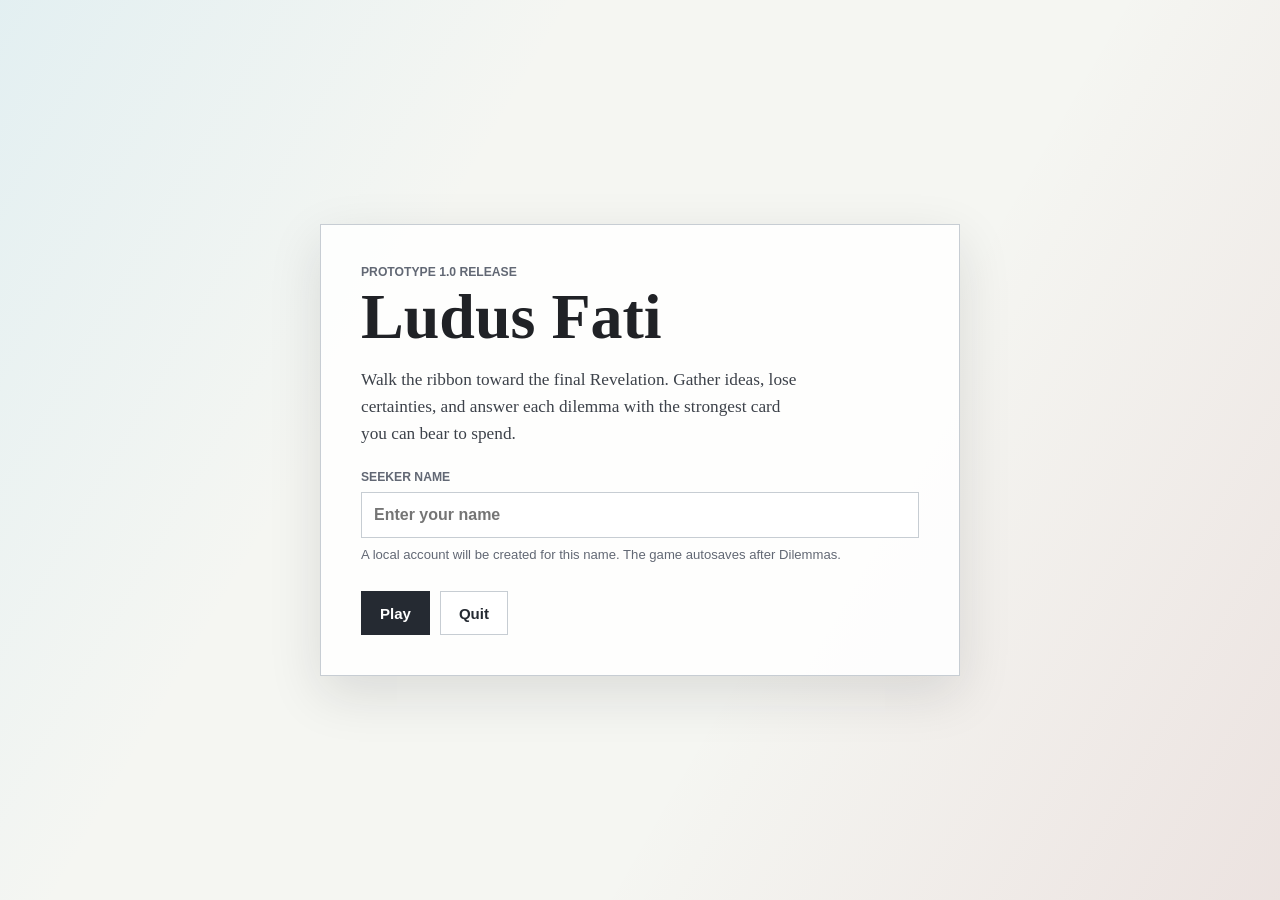
==== prototype-v1.0/index.html @ 72010040 "Ludusfati 1.0" ====
<!doctype html>
<html lang="en">
  <head>
    <meta charset="utf-8">
    <meta name="viewport" content="width=device-width, initial-scale=1">
    <title>Ludus Fati Prototype 1.0</title>
    <link rel="stylesheet" href="styles.css">
  </head>
  <body>
    <main id="menu-screen" class="screen menu-screen">
      <section class="menu-panel" aria-labelledby="game-title">
        <p class="eyebrow">Prototype 1.0 release</p>
        <h1 id="game-title">Ludus Fati</h1>
        <p class="intro">
          Walk the ribbon toward the final Revelation. Gather ideas, lose certainties,
          and answer each dilemma with the strongest card you can bear to spend.
        </p>
        <form id="account-form" class="account-form">
          <label for="player-name">Seeker name</label>
          <input id="player-name" name="player-name" type="text" maxlength="32" autocomplete="nickname" placeholder="Enter your name">
          <p id="account-message">A local account will be created for this name. The game autosaves after Dilemmas.</p>
        </form>
        <div class="menu-actions">
          <button id="play-button" class="primary-action" type="button">Play</button>
          <button id="quit-button" class="secondary-action" type="button">Quit</button>
        </div>
      </section>
    </main>

    <main id="quit-screen" class="screen menu-screen hidden">
      <section class="menu-panel quiet" aria-labelledby="quit-title">
        <p class="eyebrow">The portico is closed</p>
        <h1 id="quit-title">Silence</h1>
        <p class="intro">The seeker turns away before the first step.</p>
        <div class="menu-actions">
          <button id="return-button" class="primary-action" type="button">Return</button>
        </div>
      </section>
    </main>

    <main id="game-screen" class="screen game-screen theatre-screen lf-game-screen hidden">
      <section class="lf-table rich-theatre" aria-label="Ludus Fati game table">
        <header class="lf-topbar">
          <div class="lf-title-lockup" aria-label="Game title">
            <h1>Ludus Fati</h1>
          </div>

          <div class="lf-branch-status" aria-label="Current branch">
            <span>Branch</span>
            <strong id="branch-readout">I</strong>
          </div>

          <div class="lf-step-status" aria-label="Current step">
            <span>Step</span>
            <strong id="position-readout">0 / 46</strong>
          </div>

          <section class="lf-score-strip" aria-label="Combined suit scores">
            <div id="suit-totals" class="suit-totals score-constellation"></div>
          </section>

          <nav class="theatre-actions lf-actions" aria-label="Game panels">
            <button id="codex-button" class="icon-action" type="button">
              <svg class="lf-action-icon" viewBox="0 0 48 48" aria-hidden="true" focusable="false">
                <path d="M10 12c6-2 10-1 14 2v24c-4-3-8-4-14-2z"></path>
                <path d="M38 12c-6-2-10-1-14 2v24c4-3 8-4 14-2z"></path>
                <path d="M24 14v24"></path>
              </svg>
              <strong>Codex</strong>
            </button>
            <button id="scores-button" class="icon-action" type="button">
              <svg class="lf-action-icon" viewBox="0 0 48 48" aria-hidden="true" focusable="false">
                <path d="M12 36V22"></path>
                <path d="M24 36V12"></path>
                <path d="M36 36V18"></path>
                <path d="M8 36h32"></path>
              </svg>
              <strong>Scores</strong>
            </button>
            <button id="options-button" class="icon-action" type="button">
              <svg class="lf-action-icon" viewBox="0 0 48 48" aria-hidden="true" focusable="false">
                <circle cx="24" cy="24" r="6"></circle>
                <path d="M24 8v6M24 34v6M8 24h6M34 24h6M12.7 12.7l4.2 4.2M31.1 31.1l4.2 4.2M35.3 12.7l-4.2 4.2M16.9 31.1l-4.2 4.2"></path>
              </svg>
              <strong>Options</strong>
            </button>
          </nav>
        </header>

        <section class="lf-playfield">
          <aside class="ribbon-spine lf-ribbon-panel" aria-label="Ribbon progress">
            <div class="spine-heading">
              <strong>The Ribbon</strong>
            </div>
            <div id="ribbon" class="ribbon theatre-ribbon lf-ribbon"></div>
          </aside>

          <section class="event-panel theatre-stage lf-stage" aria-live="polite">
            <div class="lf-stage-field" aria-hidden="true"></div>
            <div class="stage-inner">
              <div class="stage-copy">
                <figure id="event-card" class="event-card hidden" aria-hidden="true">
                  <img id="event-card-image" alt="" loading="lazy" decoding="async">
                  <figcaption id="event-card-caption"></figcaption>
                </figure>
                <div class="stage-text">
                  <p id="event-kicker" class="eyebrow">Awaiting the first step</p>
                  <h2 id="event-title">The First Portico</h2>
                  <p id="event-body">
                    Press Step to enter the philosophical landscape. The cells ahead are hidden,
                    except for four Dilemma checkpoints and the final Revelation.
                  </p>
                </div>
                <div class="step-row">
                  <button id="step-button" class="primary-action threshold-action" type="button">
                    <span class="threshold-roman">Gradvs Proximvs</span>
                    <span class="threshold-label">Take the Next Step</span>
                    <span class="threshold-motto">Per Fatvm Ad Lvcem</span>
                  </button>
                </div>
              </div>
            </div>

            <section class="hand-panel theatre-hand-panel lf-hand-carousel" aria-label="Hand carousel">
              <button id="hand-prev-button" class="hand-nav-button" type="button" aria-label="Previous hand cards">&lt;</button>
              <div class="hand-window">
                <div id="hand" class="hand"></div>
                <div class="hand-meta">
                  <span id="hand-window-readout">0 of 0</span>
                  <div class="segmented-control" role="group" aria-label="Sort cards">
                    <button id="sort-rank-button" class="segment-button" type="button" aria-pressed="false">Rank</button>
                    <button id="sort-suit-button" class="segment-button" type="button" aria-pressed="true">Suit</button>
                  </div>
                </div>
              </div>
              <button id="hand-next-button" class="hand-nav-button" type="button" aria-label="Next hand cards">&gt;</button>
            </section>
          </section>

          <aside class="synthesis-dock lf-synthesis-dock">
            <button id="synthesis-toggle" class="synthesis-toggle" type="button" aria-expanded="false" aria-controls="synthesis-panel">
              <span id="synthesis-count" class="synthesis-count">0</span>
              <span class="synthesis-glyph" aria-hidden="true">&#9651;</span>
              <strong>Synthesis</strong>
            </button>
            <section id="synthesis-panel" class="synthesis-panel hidden" aria-label="Synthesis">
              <div class="panel-heading">
                <h2>Synthesis</h2>
                <span id="merge-count">No merges</span>
              </div>
              <div id="merge-panel" class="merge-panel"></div>
            </section>
          </aside>
        </section>

        <section class="machine-status lf-hidden-hooks" aria-hidden="true">
          <div><span>Dilemmas</span><strong id="dilemmas-readout">0 / 5</strong></div>
          <div><span>Hand</span><strong id="hand-readout">0 / 15</strong></div>
          <div><span>Actions</span><strong id="steps-readout">0</strong></div>
          <div><span>Player</span><strong id="player-readout">None</strong></div>
          <div><span>Dilemma Save</span><strong id="save-readout">Not saved</strong></div>
        </section>

        <section class="record-panel lf-hidden-hooks" aria-hidden="true">
          <div class="panel-heading">
            <h2>Record</h2>
            <span>Hidden</span>
          </div>
          <ol id="log" class="log"></ol>
          <button id="log-toggle" class="record-toggle" type="button" aria-expanded="false">Unfold Complete Record</button>
        </section>
      </section>
    </main>

    <div id="modal" class="modal hidden" role="dialog" aria-modal="true" aria-labelledby="modal-title">
      <div id="modal-panel" class="modal-panel">
        <figure id="modal-art" class="modal-art" aria-label="Cell image">
          <img id="modal-art-image" alt="" decoding="async">
          <iframe id="modal-art-frame" class="modal-art-frame hidden" title="" loading="lazy"></iframe>
          <div id="modal-art-fallback" class="modal-art-fallback" aria-hidden="true">
            <span id="modal-art-symbol">STEP</span>
          </div>
          <figcaption id="modal-art-caption"></figcaption>
        </figure>
        <div class="modal-copy">
          <p id="modal-kicker" class="eyebrow">Choice</p>
          <h2 id="modal-title">Dilemma</h2>
          <p id="modal-body"></p>
          <div id="modal-extra" class="modal-extra"></div>
          <div id="modal-actions" class="modal-actions"></div>
        </div>
      </div>
    </div>

    <div id="card-viewer" class="card-viewer hidden" role="dialog" aria-modal="true" aria-labelledby="card-viewer-title">
      <div id="card-viewer-frame" class="card-viewer-frame">
        <div id="card-viewer-card" class="card-viewer-card"></div>
        <aside class="card-viewer-copy">
          <p id="card-viewer-kicker" class="eyebrow">Ranked suit card</p>
          <h2 id="card-viewer-title">Card</h2>
          <p id="card-viewer-description" class="card-viewer-description"></p>
          <p class="card-viewer-hint">Click the card, the darkened background, or press Escape to close.</p>
        </aside>
      </div>
    </div>

    <div id="codex-overlay" class="codex-overlay hidden" role="dialog" aria-modal="true" aria-labelledby="codex-title">
      <section class="codex-panel codex-book">
        <header class="codex-header">
          <div>
            <p class="eyebrow">Living Reference</p>
            <h2 id="codex-title">Codex</h2>
          </div>
          <button id="codex-close-button" class="secondary-action compact" type="button">Close</button>
        </header>
        <nav class="codex-tabs" aria-label="Codex sections">
          <button class="codex-tab" type="button" data-codex-tab="rules" aria-pressed="true">Rules</button>
          <button class="codex-tab" type="button" data-codex-tab="suits" aria-pressed="false">Suits</button>
          <button class="codex-tab" type="button" data-codex-tab="discovered" aria-pressed="false">Discovered</button>
          <button class="codex-tab" type="button" data-codex-tab="branches" aria-pressed="false">Branches</button>
        </nav>
        <div id="codex-content" class="codex-content"></div>
      </section>
    </div>

    <script src="game.js"></script>
  </body>
</html>
---- prototype-v1.0/styles.css ----
:root {
  --ink: #202226;
  --muted: #626874;
  --paper: #f5f6f2;
  --panel: #ffffff;
  --stone: #d7dce0;
  --line: #c7cdd3;
  --shadow: 0 18px 50px rgba(24, 27, 32, 0.12);
  --orbs: #74c7ee;
  --daggers: #8e1f2b;
  --abysses: #111116;
  --candles: #f4f1dc;
  --good: #2f7f65;
  --warn: #b05a2b;
  --display-font: "Trajan Pro", "Cinzel", "Cormorant Garamond", "Palatino Linotype", Georgia, serif;
  --text-font: "Cormorant Garamond", "Palatino Linotype", "Book Antiqua", Georgia, serif;
  --inscription-font: "Copperplate Gothic Light", "Copperplate", "Trebuchet MS", Arial, Helvetica, sans-serif;
}

* {
  box-sizing: border-box;
}

body {
  margin: 0;
  min-height: 100vh;
  color: var(--ink);
  background:
    linear-gradient(120deg, rgba(116, 199, 238, 0.14), transparent 32%),
    linear-gradient(300deg, rgba(142, 31, 43, 0.09), transparent 38%),
    var(--paper);
  font-family: var(--text-font);
}

button {
  font: inherit;
}

.hidden {
  display: none !important;
}

.screen {
  min-height: 100vh;
}

.menu-screen {
  display: grid;
  place-items: center;
  padding: 28px;
}

.menu-panel {
  width: min(640px, 100%);
  padding: 40px;
  color: var(--ink);
  background: rgba(255, 255, 255, 0.88);
  border: 1px solid var(--line);
  box-shadow: var(--shadow);
}

.menu-panel.quiet {
  text-align: center;
}

.eyebrow {
  margin: 0 0 8px;
  color: var(--muted);
  font-family: var(--inscription-font);
  font-size: 0.76rem;
  font-weight: 700;
  letter-spacing: 0;
  text-transform: uppercase;
}

h1,
h2,
p {
  overflow-wrap: anywhere;
}

h1 {
  margin: 0;
  font-size: clamp(2.1rem, 5vw, 4.4rem);
  line-height: 0.95;
  letter-spacing: 0;
}

h2 {
  margin: 0;
  font-size: 1.12rem;
  line-height: 1.15;
  letter-spacing: 0;
}

.intro {
  max-width: 52ch;
  margin: 20px 0 0;
  color: #3d424a;
  font-size: 1.08rem;
  line-height: 1.55;
}

.menu-actions,
.header-actions,
.step-row,
.modal-actions {
  display: flex;
  flex-wrap: wrap;
  gap: 10px;
}

.menu-actions {
  margin-top: 28px;
}

.account-form {
  display: grid;
  gap: 8px;
  margin-top: 22px;
}

.account-form label {
  color: var(--muted);
  font-family: Arial, Helvetica, sans-serif;
  font-size: 0.76rem;
  font-weight: 800;
  text-transform: uppercase;
}

.account-form input {
  width: 100%;
  min-height: 46px;
  padding: 0 12px;
  color: var(--ink);
  background: #ffffff;
  border: 1px solid var(--line);
  font: 800 1rem Arial, Helvetica, sans-serif;
}

.account-form input:focus {
  outline: 3px solid rgba(116, 199, 238, 0.34);
  outline-offset: 0;
  border-color: #252a32;
}

.account-form p {
  margin: 0;
  color: var(--muted);
  font-family: Arial, Helvetica, sans-serif;
  font-size: 0.82rem;
  line-height: 1.35;
}

.account-form p.error {
  color: #8e1f2b;
}

.primary-action,
.secondary-action {
  min-height: 44px;
  padding: 0 18px;
  border: 1px solid transparent;
  cursor: pointer;
  font-family: Arial, Helvetica, sans-serif;
  font-size: 0.94rem;
  font-weight: 800;
  letter-spacing: 0;
}

.primary-action {
  color: #ffffff;
  background: #252a32;
}

.primary-action:hover,
.primary-action:focus-visible {
  background: #11151b;
}

.secondary-action {
  color: #252a32;
  background: #ffffff;
  border-color: var(--line);
}

.secondary-action:hover,
.secondary-action:focus-visible {
  background: #edf0f2;
}

.primary-action:disabled,
.secondary-action:disabled {
  cursor: not-allowed;
  opacity: 0.52;
}

.compact {
  min-height: 38px;
  padding: 0 14px;
}

.game-screen {
  display: grid;
  grid-template-columns: minmax(168px, 220px) minmax(0, 1fr);
}

.ribbon-panel {
  position: sticky;
  top: 0;
  align-self: start;
  height: 100vh;
  padding: 18px;
  overflow-y: auto;
  color: #ffffff;
  background: #202226;
  border-right: 1px solid rgba(255, 255, 255, 0.12);
}

.ribbon-heading {
  display: flex;
  align-items: center;
  justify-content: space-between;
  gap: 12px;
  margin-bottom: 16px;
  font-family: Arial, Helvetica, sans-serif;
  font-size: 0.78rem;
  text-transform: uppercase;
}

.ribbon {
  display: grid;
  grid-template-columns: repeat(2, minmax(0, 1fr));
  gap: 7px;
}

.ribbon-cell {
  min-height: 54px;
  display: flex;
  flex-direction: column;
  justify-content: space-between;
  gap: 6px;
  padding: 8px;
  color: #e7eaec;
  background: #343942;
  border: 1px solid rgba(255, 255, 255, 0.12);
}

.ribbon-cell strong {
  font-family: Arial, Helvetica, sans-serif;
  font-size: 0.74rem;
}

.ribbon-cell span {
  font-family: Arial, Helvetica, sans-serif;
  font-size: 0.7rem;
  line-height: 1;
}

.ribbon-cell.current {
  outline: 3px solid #ffffff;
  outline-offset: -3px;
}

.ribbon-cell.passed {
  background: #2d3239;
}

.ribbon-cell.hidden-cell {
  color: #9da5ad;
  background: #292e35;
}

.ribbon-cell.draw {
  border-color: rgba(116, 199, 238, 0.5);
}

.ribbon-cell.lose {
  border-color: rgba(142, 31, 43, 0.72);
}

.ribbon-cell.advance {
  border-color: rgba(47, 127, 101, 0.72);
}

.ribbon-cell.retreat {
  border-color: rgba(176, 90, 43, 0.72);
}

.ribbon-cell.rest {
  border-color: rgba(244, 241, 220, 0.55);
}

.ribbon-cell.dilemma {
  color: #ffffff;
  background: #4a3042;
  border-color: #d4a648;
}

.ribbon-cell.dilemma.solved {
  background: #214c41;
  border-color: #8ad2b8;
}

.ribbon-cell.revelation {
  color: #111116;
  background: #f4f1dc;
  border-color: #ffffff;
}

.play-area {
  min-width: 0;
  padding: 22px;
}

.game-header {
  display: flex;
  align-items: flex-start;
  justify-content: space-between;
  gap: 18px;
  margin-bottom: 16px;
}

.game-header h1 {
  font-size: clamp(2rem, 4vw, 3.6rem);
}

.status-strip {
  display: grid;
  grid-template-columns: repeat(auto-fit, minmax(120px, 1fr));
  gap: 8px;
  margin-bottom: 14px;
}

.status-strip div,
.event-panel,
.hand-panel,
.side-panel section {
  background: rgba(255, 255, 255, 0.9);
  border: 1px solid var(--line);
}

.status-strip div {
  min-height: 62px;
  padding: 12px;
}

.status-strip span,
.panel-heading span {
  display: block;
  color: var(--muted);
  font-family: Arial, Helvetica, sans-serif;
  font-size: 0.72rem;
  font-weight: 800;
  text-transform: uppercase;
}

.status-strip strong {
  display: block;
  margin-top: 5px;
  font-family: Arial, Helvetica, sans-serif;
  font-size: 0.98rem;
  line-height: 1.18;
}

.event-panel {
  display: grid;
  grid-template-columns: minmax(0, 1fr) auto;
  align-items: end;
  gap: 22px;
  min-height: 176px;
  margin-bottom: 16px;
  padding: 22px;
  box-shadow: 0 12px 30px rgba(24, 27, 32, 0.08);
}

.event-panel h2 {
  font-size: clamp(1.5rem, 3vw, 2.4rem);
}

.event-panel p:last-child {
  margin: 12px 0 0;
  max-width: 78ch;
  color: #3d424a;
  font-size: 1rem;
  line-height: 1.55;
  white-space: pre-line;
}

.dashboard {
  display: grid;
  grid-template-columns: minmax(0, 1fr) minmax(280px, 340px);
  gap: 16px;
  align-items: start;
}

.hand-panel,
.side-panel section {
  padding: 16px;
}

.side-panel {
  display: grid;
  gap: 16px;
}

.panel-heading {
  display: flex;
  align-items: flex-start;
  justify-content: space-between;
  gap: 12px;
  margin-bottom: 12px;
}

.hand-heading {
  flex-wrap: wrap;
}

.segmented-control {
  display: inline-grid;
  grid-template-columns: repeat(2, minmax(58px, 1fr));
  gap: 2px;
  padding: 2px;
  background: #edf0f2;
  border: 1px solid var(--line);
}

.segment-button {
  min-height: 32px;
  padding: 0 10px;
  color: #4d535c;
  background: transparent;
  border: 0;
  cursor: pointer;
  font-family: Arial, Helvetica, sans-serif;
  font-size: 0.72rem;
  font-weight: 900;
  letter-spacing: 0;
}

.segment-button[aria-pressed="true"] {
  color: #ffffff;
  background: #252a32;
}

.segment-button:hover,
.segment-button:focus-visible {
  color: #11151b;
  background: #ffffff;
}

.segment-button[aria-pressed="true"]:hover,
.segment-button[aria-pressed="true"]:focus-visible {
  color: #ffffff;
  background: #11151b;
}

.hand {
  display: grid;
  grid-template-columns: repeat(auto-fill, minmax(122px, 150px));
  gap: 12px;
  align-items: start;
}

.card-placeholder {
  position: relative;
  aspect-ratio: 2 / 3;
  min-height: 0;
  display: grid;
  grid-template-rows: auto minmax(0, 1fr) auto;
  gap: 8px;
  padding: 12px;
  overflow: hidden;
  color: #171a1f;
  background:
    linear-gradient(180deg, rgba(255, 255, 255, 0.72), rgba(224, 210, 184, 0.52)),
    #e9ddc6;
  border: 2px solid #171a1f;
  box-shadow: 0 8px 18px rgba(24, 27, 32, 0.12);
}

button.card-placeholder {
  width: 100%;
  appearance: none;
  text-align: initial;
  cursor: zoom-in;
  font: inherit;
}

.card-placeholder:hover,
.card-placeholder:focus-visible {
  transform: translateY(-2px);
  box-shadow: 0 14px 26px rgba(24, 27, 32, 0.18);
}

.card-placeholder::before {
  content: "";
  position: absolute;
  inset: 7px;
  border: 2px solid rgba(23, 26, 31, 0.78);
  pointer-events: none;
}

.card-placeholder::after {
  content: "";
  position: absolute;
  inset: 12px;
  border: 1px solid var(--suit-color, var(--line));
  opacity: 0.72;
  pointer-events: none;
}

.card-placeholder.has-card-art {
  display: block;
  padding: 0;
  color: #ffffff;
  background: #08080a;
  border-width: 1px;
}

.card-placeholder.has-card-art::before {
  inset: 0;
  border: 0;
  box-shadow: inset 0 0 0 1px rgba(23, 26, 31, 0.76);
  z-index: 1;
}

.card-placeholder.has-card-art::after {
  display: none;
}

.card-art-image {
  display: block;
  width: 100%;
  height: 100%;
  aspect-ratio: 2 / 3;
  object-fit: cover;
  background: #08080a;
}

.choice-card::before,
.merge-button::before,
.suit-total::before {
  content: "";
  position: absolute;
  left: 0;
  top: 0;
  bottom: 0;
  width: 6px;
  background: var(--suit-color, var(--line));
}

.card-corner,
.card-center {
  position: relative;
  z-index: 1;
}

.card-corner {
  display: grid;
  grid-template-columns: auto 1fr;
  align-items: center;
  gap: 5px;
  width: min-content;
  min-width: 48px;
}

.card-corner-bottom {
  justify-self: end;
  transform: rotate(180deg);
}

.card-rank {
  display: inline-grid;
  place-items: center;
  width: 28px;
  height: 34px;
  color: #171a1f;
  background: rgba(255, 255, 255, 0.42);
  border: 1px solid rgba(23, 26, 31, 0.72);
  font-family: Arial, Helvetica, sans-serif;
  font-size: 1.35rem;
  font-weight: 900;
  line-height: 1;
}

.card-suit-code {
  color: var(--suit-color, #252a32);
  font-family: Arial, Helvetica, sans-serif;
  font-size: 0.56rem;
  font-weight: 900;
  line-height: 1;
}

.card-center {
  display: grid;
  align-content: center;
  justify-items: center;
  gap: 7px;
  min-height: 0;
  padding: 4px 8px;
  text-align: center;
}

.card-suit-mark {
  display: grid;
  place-items: center;
  width: 48px;
  height: 48px;
  color: var(--suit-color, #252a32);
  background: rgba(255, 255, 255, 0.32);
  border: 2px solid var(--suit-color, #252a32);
  border-radius: 50%;
  font-family: Arial, Helvetica, sans-serif;
  font-size: 0.72rem;
  font-weight: 900;
}

.card-placeholder strong {
  display: -webkit-box;
  max-width: 100%;
  overflow: hidden;
  font-size: 0.96rem;
  line-height: 1.12;
  text-align: center;
  -webkit-box-orient: vertical;
  -webkit-line-clamp: 2;
}

.card-placeholder small {
  display: -webkit-box;
  max-width: 100%;
  overflow: hidden;
  color: var(--muted);
  font-family: Arial, Helvetica, sans-serif;
  font-size: 0.61rem;
  line-height: 1.25;
  -webkit-box-orient: vertical;
  -webkit-line-clamp: 4;
}

.suit-orbs {
  --suit-color: var(--orbs);
}

.suit-daggers {
  --suit-color: var(--daggers);
}

.suit-abysses {
  --suit-color: var(--abysses);
}

.suit-candles {
  --suit-color: var(--candles);
}

.suit-abysses.card-placeholder {
  background:
    linear-gradient(180deg, rgba(255, 255, 255, 0.68), rgba(216, 205, 187, 0.54)),
    #e4d9c6;
}

.suit-abysses.choice-card {
  background: #f7f7f7;
}

.suit-abysses .card-suit-code,
.suit-abysses .card-suit-mark {
  color: #111116;
}

.suit-candles .card-suit-code,
.suit-candles .card-suit-mark {
  color: #5d5539;
}

.suit-total {
  position: relative;
  display: flex;
  align-items: center;
  justify-content: space-between;
  min-height: 40px;
  margin-bottom: 8px;
  padding: 8px 10px 8px 16px;
  background: #f6f8f8;
  border: 1px solid var(--line);
}

.suit-total.leading {
  border-color: #252a32;
}

.suit-total span,
.suit-total strong {
  font-family: Arial, Helvetica, sans-serif;
}

.merge-panel {
  display: grid;
  gap: 8px;
}

.merge-button {
  position: relative;
  min-height: 44px;
  padding: 8px 10px 8px 16px;
  text-align: left;
  color: var(--ink);
  background: #ffffff;
  border: 1px solid var(--line);
  cursor: pointer;
  font-family: Arial, Helvetica, sans-serif;
  font-size: 0.82rem;
  font-weight: 800;
}

.merge-button:hover,
.merge-button:focus-visible {
  background: #edf0f2;
}

.empty-note {
  margin: 0;
  color: var(--muted);
  font-family: Arial, Helvetica, sans-serif;
  font-size: 0.86rem;
  line-height: 1.4;
}

.log {
  margin: 0;
  padding-left: 20px;
  color: #3d424a;
  font-size: 0.9rem;
  line-height: 1.35;
}

.log li + li {
  margin-top: 7px;
}

.modal {
  position: fixed;
  inset: 0;
  z-index: 10;
  display: grid;
  place-items: center;
  padding: 20px;
  background: rgba(17, 21, 27, 0.62);
}

.modal-panel {
  width: min(760px, 100%);
  max-height: min(86vh, 820px);
  padding: 26px;
  overflow-y: auto;
  background: #ffffff;
  border: 1px solid var(--line);
  box-shadow: var(--shadow);
}

.modal-panel h2 {
  font-size: clamp(1.4rem, 3vw, 2.2rem);
}

#modal-body {
  margin: 14px 0 0;
  color: #3d424a;
  font-size: 1rem;
  line-height: 1.56;
  white-space: pre-line;
}

.modal-extra {
  margin-top: 18px;
}

.choice-cards {
  display: grid;
  grid-template-columns: repeat(auto-fit, minmax(136px, 1fr));
  gap: 10px;
}

.choice-card {
  position: relative;
  min-height: 92px;
  padding: 12px 10px 12px 18px;
  text-align: left;
  color: var(--ink);
  background: #ffffff;
  border: 1px solid var(--line);
  cursor: pointer;
}

.choice-card.has-card-art {
  display: grid;
  grid-template-columns: 54px minmax(0, 1fr);
  gap: 10px;
  align-items: center;
  padding: 8px 10px 8px 14px;
}

.choice-card.has-card-art::before {
  width: 4px;
}

.choice-card-art {
  display: block;
  width: 54px;
  aspect-ratio: 2 / 3;
  object-fit: cover;
  background: #08080a;
  border: 1px solid rgba(23, 26, 31, 0.28);
}

.choice-card-copy {
  min-width: 0;
}

.choice-card-copy span:last-child {
  display: block;
  overflow-wrap: anywhere;
}

.choice-card:hover,
.choice-card:focus-visible {
  border-color: #252a32;
  background: #f2f4f5;
}

.choice-rank {
  display: block;
  margin-bottom: 8px;
  font-family: Arial, Helvetica, sans-serif;
  font-size: 1.1rem;
  font-weight: 900;
}

.modal-actions {
  justify-content: flex-end;
  margin-top: 20px;
}

.card-viewer {
  position: fixed;
  inset: 0;
  z-index: 20;
  display: grid;
  place-items: center;
  padding: 24px;
  overflow: auto;
  background: rgba(8, 8, 10, 0.82);
}

.card-viewer-frame {
  display: grid;
  grid-template-columns: minmax(0, 560px) minmax(250px, 330px);
  gap: clamp(24px, 4vw, 52px);
  align-items: center;
  width: min(94vw, 960px);
  min-width: 0;
}

.card-viewer-card {
  display: grid;
  place-items: center;
  min-width: 0;
}

.card-viewer-image,
.card-viewer-fallback {
  display: block;
  width: auto;
  max-width: 100%;
  max-height: 92vh;
  aspect-ratio: 2 / 3;
  cursor: zoom-out;
  box-shadow: 0 30px 80px rgba(0, 0, 0, 0.54);
}

.card-viewer-image {
  object-fit: contain;
  background: #08080a;
}

.card-viewer-fallback {
  width: min(100%, 420px);
  transform: none;
}

.card-viewer-fallback:hover,
.card-viewer-fallback:focus-visible {
  transform: none;
  box-shadow: 0 30px 80px rgba(0, 0, 0, 0.54);
}

.card-viewer-copy {
  position: relative;
  padding: clamp(24px, 4vw, 38px);
  color: #171a1f;
  background:
    linear-gradient(145deg, rgba(255, 255, 255, 0.9), rgba(230, 218, 194, 0.92)),
    #e9ddc6;
  border: 1px solid rgba(255, 255, 255, 0.44);
  box-shadow: 0 24px 64px rgba(0, 0, 0, 0.4);
}

.card-viewer-copy::before {
  content: "";
  position: absolute;
  top: 0;
  left: 0;
  width: 5px;
  height: 100%;
  background: var(--suit-color, #252a32);
}

.card-viewer-copy h2 {
  margin: 8px 0 20px;
  font-size: clamp(1.65rem, 3vw, 2.45rem);
  line-height: 0.96;
}

.card-viewer-description {
  margin: 0;
  font-family: Georgia, "Times New Roman", serif;
  font-size: clamp(1.12rem, 2vw, 1.4rem);
  line-height: 1.5;
}

.card-viewer-hint {
  margin: 30px 0 0;
  padding-top: 16px;
  color: #60656d;
  border-top: 1px solid rgba(23, 26, 31, 0.18);
  font-size: 0.75rem;
  line-height: 1.45;
}

@media (max-width: 980px) {
  .game-screen {
    display: block;
  }

  .ribbon-panel {
    position: static;
    height: auto;
    max-height: none;
    padding: 14px;
  }

  .ribbon {
    grid-template-columns: repeat(7, minmax(58px, 1fr));
    overflow-x: auto;
  }

  .ribbon-cell {
    min-height: 48px;
  }

  .status-strip,
  .dashboard {
    grid-template-columns: 1fr;
  }
}

@media (max-width: 620px) {
  .menu-panel,
  .play-area,
  .modal-panel {
    padding: 18px;
  }

  .game-header,
  .event-panel,
  .panel-heading {
    display: block;
  }

  .header-actions,
  .step-row {
    margin-top: 14px;
  }

  .ribbon {
    grid-template-columns: repeat(5, minmax(58px, 1fr));
  }

  .status-strip {
    grid-template-columns: repeat(2, minmax(0, 1fr));
  }

  .hand {
    grid-template-columns: repeat(2, minmax(0, 1fr));
  }

  .card-placeholder {
    padding: 10px;
  }

  .card-suit-mark {
    width: 42px;
    height: 42px;
  }

  .card-placeholder small {
    -webkit-line-clamp: 3;
  }

  .modal-actions {
    justify-content: stretch;
  }

  .modal-actions button,
  .menu-actions button {
    flex: 1 1 100%;
  }

  .card-viewer {
    place-items: start center;
    padding: 18px;
  }

  .card-viewer-frame {
    grid-template-columns: minmax(0, 1fr);
    gap: 18px;
    width: min(88vw, 400px);
  }

  .card-viewer-image,
  .card-viewer-fallback {
    max-height: 68vh;
  }

  .card-viewer-copy {
    width: 100%;
    padding: 24px;
  }

  .card-viewer-hint {
    margin-top: 20px;
  }
}

/* Prototype 0.4 theatre main screen */
.theatre-screen {
  display: block;
  min-height: 100vh;
  color: #efe7d0;
  background: #0d0e10;
}

.theatre-shell {
  min-height: 100vh;
  padding: clamp(18px, 3vw, 34px);
  background:
    linear-gradient(180deg, rgba(214, 192, 139, 0.07), rgba(13, 14, 16, 0) 34%),
    repeating-linear-gradient(90deg, rgba(255, 255, 255, 0.025) 0 1px, transparent 1px 42px),
    #0d0e10;
}

.theatre-top {
  display: grid;
  grid-template-columns: minmax(220px, 0.9fr) minmax(360px, 1.2fr) minmax(230px, auto);
  gap: 18px;
  align-items: stretch;
}

.brand-lockup,
.score-constellation,
.theatre-actions,
.machine-status,
.theatre-stage,
.synthesis-panel,
.theatre-hand-panel,
.record-panel,
.codex-panel {
  border: 1px solid rgba(214, 192, 139, 0.35);
  background: rgba(20, 21, 24, 0.88);
  box-shadow: 0 22px 70px rgba(0, 0, 0, 0.34);
}

.brand-lockup {
  display: grid;
  gap: 18px;
  padding: 20px;
}

.brand-lockup h1 {
  color: #f3ead0;
  font-size: clamp(2.2rem, 4.5vw, 4.8rem);
  text-transform: uppercase;
}

.branch-plate {
  display: grid;
  grid-template-columns: auto 1fr;
  gap: 8px 12px;
  align-items: center;
  padding: 12px;
  color: #d6c08b;
  background: #111215;
  border: 1px solid rgba(214, 192, 139, 0.28);
  font-family: Arial, Helvetica, sans-serif;
}

.branch-plate span {
  color: #8f948f;
  font-size: 0.68rem;
  font-weight: 900;
  text-transform: uppercase;
}

.branch-plate strong {
  color: #f5ecd5;
  font-size: 0.86rem;
  line-height: 1.2;
}

.score-constellation {
  position: relative;
  display: grid;
  grid-template-columns: repeat(4, minmax(0, 1fr));
  gap: 12px;
  align-items: center;
  padding: 16px;
}

.score-constellation::before {
  content: "";
  position: absolute;
  left: 10%;
  right: 10%;
  top: 50%;
  height: 1px;
  background: rgba(214, 192, 139, 0.28);
}

.score-constellation .suit-total {
  position: relative;
  z-index: 1;
  display: grid;
  justify-items: center;
  gap: 6px;
  min-height: 116px;
  margin: 0;
  padding: 10px;
  color: #efe7d0;
  background: #121317;
  border: 1px solid rgba(214, 192, 139, 0.22);
}

.score-constellation .suit-total::before {
  display: none;
}

.score-constellation .suit-total.leading {
  border-color: #d6c08b;
  box-shadow: inset 0 0 0 1px rgba(214, 192, 139, 0.2);
}

.score-orb {
  display: grid;
  place-items: center;
  width: 46px;
  height: 46px;
  color: var(--suit-color, #d6c08b);
  border: 1px solid var(--suit-color, #d6c08b);
  border-radius: 50%;
  font-size: 0.58rem;
  font-weight: 900;
}

.score-constellation .suit-total strong {
  color: #ffffff;
  font-size: 1.45rem;
}

.score-constellation .suit-total span:last-child {
  color: #aeb1aa;
  font-size: 0.68rem;
  line-height: 1.2;
  text-align: center;
}

.theatre-actions {
  display: grid;
  grid-template-columns: repeat(3, minmax(0, 1fr));
  gap: 8px;
  padding: 10px;
}

.icon-action {
  display: grid;
  place-items: center;
  gap: 8px;
  min-height: 96px;
  color: #efe7d0;
  background: #111215;
  border: 1px solid rgba(214, 192, 139, 0.25);
  cursor: pointer;
  font-family: Arial, Helvetica, sans-serif;
}

.icon-action:hover,
.icon-action:focus-visible {
  color: #ffffff;
  border-color: #d6c08b;
  background: #18191d;
}

.icon-glyph {
  display: grid;
  place-items: center;
  width: 42px;
  height: 42px;
  color: #111215;
  background: #d6c08b;
  border-radius: 50%;
  font-size: 0.58rem;
  font-weight: 900;
  text-transform: uppercase;
}

.icon-action strong {
  font-size: 0.74rem;
  text-transform: uppercase;
}

.machine-status {
  display: grid;
  grid-template-columns: repeat(5, minmax(0, 1fr));
  gap: 1px;
  margin-top: 14px;
  padding: 1px;
  background: rgba(214, 192, 139, 0.28);
}

.machine-status div {
  min-height: 58px;
  padding: 10px 12px;
  background: #111215;
}

.machine-status span,
.machine-status strong {
  display: block;
  font-family: Arial, Helvetica, sans-serif;
}

.machine-status span {
  color: #888e8a;
  font-size: 0.66rem;
  font-weight: 900;
  text-transform: uppercase;
}

.machine-status strong {
  margin-top: 5px;
  color: #efe7d0;
  font-size: 0.86rem;
  line-height: 1.16;
}

.theatre-stage-row {
  display: grid;
  grid-template-columns: minmax(0, 1fr) minmax(150px, 190px);
  gap: 18px;
  margin-top: 18px;
}

.event-panel.theatre-stage {
  display: grid;
  grid-template-columns: minmax(0, 1fr);
  align-content: center;
  justify-items: center;
  min-height: clamp(330px, 42vh, 520px);
  margin: 0;
  padding: clamp(28px, 5vw, 58px);
  text-align: center;
  background:
    linear-gradient(180deg, rgba(214, 192, 139, 0.12), rgba(214, 192, 139, 0.02)),
    #15161a;
}

.stage-copy {
  max-width: 780px;
}

.theatre-stage .eyebrow,
.codex-panel .eyebrow {
  color: #d6c08b;
}

.theatre-stage h2 {
  color: #fbf3dd;
  font-size: clamp(2rem, 5vw, 4.6rem);
  text-transform: uppercase;
}

.event-panel.theatre-stage p:last-child {
  max-width: 68ch;
  margin: 20px auto 0;
  color: #c7c1af;
  font-size: 1.06rem;
  line-height: 1.58;
}

.event-panel.theatre-stage .step-row {
  justify-content: center;
  margin-top: 32px;
}

.threshold-action {
  min-height: 54px;
  padding: 0 26px;
  color: #111215;
  background: #d6c08b;
  border-color: #e7d6a9;
}

.threshold-action:hover,
.threshold-action:focus-visible {
  color: #111215;
  background: #f0ddb0;
}

.synthesis-dock {
  display: grid;
  gap: 12px;
  align-content: start;
}

.synthesis-toggle {
  display: grid;
  justify-items: center;
  align-content: center;
  gap: 10px;
  min-height: 190px;
  color: #efe7d0;
  background: #111215;
  border: 1px solid rgba(214, 192, 139, 0.38);
  cursor: pointer;
  font-family: Arial, Helvetica, sans-serif;
}

.synthesis-toggle:hover,
.synthesis-toggle:focus-visible,
.synthesis-toggle.has-merges {
  border-color: #d6c08b;
}

.synthesis-count {
  display: grid;
  place-items: center;
  width: 32px;
  height: 32px;
  color: #111215;
  background: #d6c08b;
  border-radius: 50%;
  font-weight: 900;
}

.synthesis-glyph {
  color: #d6c08b;
  font-size: 2.6rem;
  line-height: 1;
}

.synthesis-toggle strong {
  font-size: 0.74rem;
  text-transform: uppercase;
}

.synthesis-panel {
  padding: 14px;
}

.lower-theatre {
  display: grid;
  grid-template-columns: minmax(0, 1fr) minmax(270px, 340px);
  gap: 18px;
  margin-top: 18px;
  align-items: start;
}

.theatre-hand-panel,
.record-panel {
  padding: 16px;
}

.hand-heading-row {
  display: grid;
  grid-template-columns: 44px minmax(0, 1fr) 44px;
  gap: 12px;
  align-items: stretch;
}

.hand-window {
  min-width: 0;
}

.hand-meta {
  display: flex;
  align-items: center;
  justify-content: space-between;
  gap: 12px;
  margin-bottom: 12px;
  color: #d6c08b;
  font-family: Arial, Helvetica, sans-serif;
  font-size: 0.74rem;
  font-weight: 900;
  text-transform: uppercase;
}

.hand-nav-button {
  min-height: 100%;
  color: #efe7d0;
  background: #111215;
  border: 1px solid rgba(214, 192, 139, 0.25);
  cursor: pointer;
  font-family: Arial, Helvetica, sans-serif;
  font-size: 1.6rem;
  font-weight: 900;
}

.hand-nav-button:disabled {
  cursor: not-allowed;
  opacity: 0.35;
}

.hand-nav-button:not(:disabled):hover,
.hand-nav-button:not(:disabled):focus-visible {
  border-color: #d6c08b;
}

.theatre-hand-panel .segmented-control {
  background: #0f1013;
  border-color: rgba(214, 192, 139, 0.25);
}

.theatre-hand-panel .segment-button {
  color: #b6ad99;
}

.theatre-hand-panel .segment-button[aria-pressed="true"] {
  color: #111215;
  background: #d6c08b;
}

.theatre-hand-panel .hand {
  grid-template-columns: repeat(5, minmax(0, 1fr));
  gap: 12px;
}

.theatre-hand-panel .empty-note {
  grid-column: 1 / -1;
}

.record-panel .panel-heading,
.synthesis-panel .panel-heading {
  color: #efe7d0;
}

.record-panel .panel-heading span,
.synthesis-panel .panel-heading span {
  color: #d6c08b;
}

.record-panel .log {
  color: #c7c1af;
  font-size: 0.88rem;
}

.record-toggle {
  width: 100%;
  min-height: 38px;
  margin-top: 14px;
  color: #efe7d0;
  background: #111215;
  border: 1px solid rgba(214, 192, 139, 0.25);
  cursor: pointer;
  font-family: Arial, Helvetica, sans-serif;
  font-size: 0.74rem;
  font-weight: 900;
  text-transform: uppercase;
}

.record-toggle:disabled {
  cursor: not-allowed;
  opacity: 0.45;
}

.record-toggle:not(:disabled):hover,
.record-toggle:not(:disabled):focus-visible {
  border-color: #d6c08b;
}

.theatre-screen .empty-note {
  color: #aeb1aa;
}

.theatre-screen .merge-button,
.theatre-screen .choice-card {
  color: #efe7d0;
  background: #111215;
  border-color: rgba(214, 192, 139, 0.25);
}

.theatre-screen .merge-button:hover,
.theatre-screen .merge-button:focus-visible,
.theatre-screen .choice-card:hover,
.theatre-screen .choice-card:focus-visible {
  background: #18191d;
  border-color: #d6c08b;
}

.modal-panel {
  color: #efe7d0;
  background: #15161a;
  border-color: rgba(214, 192, 139, 0.45);
}

#modal-body {
  color: #c7c1af;
}

.modal-panel .secondary-action {
  color: #efe7d0;
  background: #111215;
  border-color: rgba(214, 192, 139, 0.28);
}

.modal-panel .primary-action {
  color: #111215;
  background: #d6c08b;
}

.codex-overlay {
  position: fixed;
  inset: 0;
  z-index: 30;
  display: grid;
  place-items: center;
  padding: 24px;
  background: rgba(5, 6, 8, 0.82);
}

.codex-panel {
  display: grid;
  grid-template-rows: auto auto minmax(0, 1fr);
  width: min(1080px, 96vw);
  max-height: min(860px, 92vh);
  color: #efe7d0;
  overflow: hidden;
}

.codex-header {
  display: flex;
  align-items: center;
  justify-content: space-between;
  gap: 18px;
  padding: 22px;
  border-bottom: 1px solid rgba(214, 192, 139, 0.22);
}

.codex-header h2 {
  color: #fbf3dd;
  font-size: clamp(1.8rem, 4vw, 3.4rem);
  text-transform: uppercase;
}

.codex-tabs {
  display: grid;
  grid-template-columns: repeat(4, minmax(0, 1fr));
  gap: 1px;
  background: rgba(214, 192, 139, 0.25);
  border-bottom: 1px solid rgba(214, 192, 139, 0.22);
}

.codex-tab {
  min-height: 44px;
  color: #b6ad99;
  background: #111215;
  border: 0;
  cursor: pointer;
  font-family: Arial, Helvetica, sans-serif;
  font-size: 0.76rem;
  font-weight: 900;
  text-transform: uppercase;
}

.codex-tab[aria-pressed="true"] {
  color: #111215;
  background: #d6c08b;
}

.codex-content {
  min-height: 0;
  padding: 22px;
  overflow-y: auto;
}

.codex-lede {
  max-width: 78ch;
  margin: 0 0 18px;
  color: #c7c1af;
  line-height: 1.55;
}

.codex-content h3 {
  margin: 22px 0 10px;
  color: #d6c08b;
  font-family: Arial, Helvetica, sans-serif;
  font-size: 0.78rem;
  font-weight: 900;
  text-transform: uppercase;
}

.codex-grid,
.codex-list {
  display: grid;
  gap: 12px;
}

.codex-grid {
  grid-template-columns: repeat(auto-fit, minmax(220px, 1fr));
}

.codex-suit-grid {
  grid-template-columns: repeat(2, minmax(0, 1fr));
}

.codex-entry {
  position: relative;
  min-width: 0;
  padding: 14px 14px 14px 18px;
  background: #111215;
  border: 1px solid rgba(214, 192, 139, 0.2);
}

.codex-entry::before {
  content: "";
  position: absolute;
  inset: 0 auto 0 0;
  width: 4px;
  background: var(--suit-color, #d6c08b);
  opacity: 0.82;
}

.codex-entry span,
.codex-entry small {
  display: block;
  color: #d6c08b;
  font-family: Arial, Helvetica, sans-serif;
  font-size: 0.7rem;
  font-weight: 900;
  line-height: 1.25;
  text-transform: uppercase;
}

.codex-entry strong {
  display: block;
  margin-top: 6px;
  color: #fbf3dd;
  font-size: 1rem;
  line-height: 1.25;
}

.codex-entry p {
  margin: 8px 0 0;
  color: #c7c1af;
  line-height: 1.45;
}

.codex-entry small {
  margin-top: 10px;
  color: #8f948f;
}

.codex-suit-entry {
  display: grid;
  grid-template-columns: minmax(120px, 38%) minmax(0, 1fr);
  gap: 14px;
  padding: 12px 14px 12px 18px;
  align-items: stretch;
}

.codex-suit-art {
  min-width: 0;
  min-height: 176px;
  margin: 0;
  overflow: hidden;
  background:
    linear-gradient(180deg, rgba(0, 0, 0, 0.08), rgba(0, 0, 0, 0.12)),
    var(--codex-suit-art) center / cover no-repeat,
    #0b0c0e;
  border: 1px solid rgba(214, 192, 139, 0.24);
  box-shadow: inset 0 0 0 1px rgba(0, 0, 0, 0.42);
}

.codex-suit-copy {
  min-width: 0;
  align-self: center;
}

.codex-empty {
  padding: 12px;
  background: #111215;
  border: 1px solid rgba(214, 192, 139, 0.18);
}

@media (max-width: 1040px) {
  .theatre-top,
  .theatre-stage-row,
  .lower-theatre {
    grid-template-columns: 1fr;
  }

  .theatre-actions {
    grid-template-columns: repeat(3, minmax(0, 1fr));
  }

  .synthesis-toggle {
    min-height: 120px;
  }

  .codex-suit-grid {
    grid-template-columns: 1fr;
  }

  .codex-suit-entry {
    grid-template-columns: 1fr;
  }

  .codex-suit-art {
    min-height: 220px;
  }
}

@media (max-width: 680px) {
  .theatre-shell {
    padding: 12px;
  }

  .score-constellation,
  .machine-status,
  .codex-tabs {
    grid-template-columns: repeat(2, minmax(0, 1fr));
  }

  .theatre-actions {
    grid-template-columns: 1fr;
  }

  .hand-heading-row {
    grid-template-columns: 34px minmax(0, 1fr) 34px;
    gap: 8px;
  }

  .hand-meta {
    display: grid;
  }

  .theatre-hand-panel .hand {
    grid-template-columns: repeat(5, minmax(44px, 1fr));
    gap: 7px;
  }

  .theatre-hand-panel .card-placeholder {
    padding: 7px;
  }

  .codex-panel {
    width: 100%;
    max-height: 94vh;
  }

  .codex-header,
  .codex-content {
    padding: 16px;
  }

  .codex-suit-grid {
    grid-template-columns: 1fr;
  }
}

/* Rich theatre revision */
.rich-theatre {
  position: relative;
  isolation: isolate;
  padding: clamp(14px, 2vw, 26px);
  background:
    linear-gradient(90deg, rgba(214, 192, 139, 0.08) 0 1px, transparent 1px calc(100% - 1px), rgba(214, 192, 139, 0.08) calc(100% - 1px)),
    repeating-linear-gradient(0deg, rgba(255, 255, 255, 0.022) 0 1px, transparent 1px 18px),
    repeating-linear-gradient(90deg, rgba(214, 192, 139, 0.018) 0 1px, transparent 1px 32px),
    #0b0c0e;
}

.rich-theatre::before,
.rich-theatre::after {
  content: "";
  position: fixed;
  z-index: -1;
  pointer-events: none;
}

.rich-theatre::before {
  inset: 10px;
  border: 1px solid rgba(214, 192, 139, 0.22);
  box-shadow:
    inset 0 0 0 6px rgba(214, 192, 139, 0.025),
    inset 0 0 42px rgba(0, 0, 0, 0.55);
}

.rich-theatre::after {
  left: 22px;
  right: 22px;
  bottom: 12px;
  height: 10px;
  background:
    linear-gradient(90deg, transparent, rgba(214, 192, 139, 0.35), transparent),
    repeating-linear-gradient(90deg, rgba(214, 192, 139, 0.28) 0 1px, transparent 1px 18px);
}

.main-apparatus {
  position: relative;
  grid-template-columns: minmax(230px, 0.82fr) minmax(420px, 1.25fr) minmax(250px, 0.72fr);
  gap: 14px;
  padding: 8px;
  background: #090a0c;
  border: 1px solid rgba(214, 192, 139, 0.28);
  box-shadow:
    inset 0 0 0 1px rgba(255, 255, 255, 0.025),
    0 18px 50px rgba(0, 0, 0, 0.32);
}

.main-apparatus::before,
.main-apparatus::after {
  content: "";
  position: absolute;
  left: 18px;
  right: 18px;
  height: 1px;
  background: linear-gradient(90deg, transparent, rgba(214, 192, 139, 0.42), transparent);
}

.main-apparatus::before {
  top: 6px;
}

.main-apparatus::after {
  bottom: 6px;
}

.rich-theatre .brand-lockup,
.constellation-console,
.rich-theatre .theatre-actions,
.rich-theatre .machine-status,
.rich-theatre .ribbon-spine,
.rich-theatre .theatre-stage,
.rich-theatre .synthesis-toggle,
.rich-theatre .synthesis-panel,
.rich-theatre .theatre-hand-panel,
.rich-theatre .record-panel {
  background:
    linear-gradient(180deg, rgba(255, 255, 255, 0.035), rgba(255, 255, 255, 0)),
    #111216;
  border: 1px solid rgba(214, 192, 139, 0.32);
  box-shadow:
    inset 0 0 0 1px rgba(255, 255, 255, 0.025),
    0 18px 46px rgba(0, 0, 0, 0.28);
}

.rich-theatre .brand-lockup {
  position: relative;
  min-height: 108px;
  align-content: space-between;
  padding: 14px 16px;
  overflow: hidden;
}

.rich-theatre .brand-lockup::before {
  content: "";
  position: absolute;
  inset: 10px;
  border: 1px solid rgba(214, 192, 139, 0.2);
  pointer-events: none;
}

.apparatus-label {
  margin: 0;
  color: #d6c08b;
  font-family: Arial, Helvetica, sans-serif;
  font-size: 0.66rem;
  font-weight: 900;
  line-height: 1;
  text-transform: uppercase;
}

.rich-theatre .brand-lockup h1 {
  position: relative;
  z-index: 1;
  max-width: 8.6ch;
  color: #f7ebcb;
  font-size: clamp(1.95rem, 3.8vw, 3.7rem);
  line-height: 0.82;
  text-shadow: 0 2px 0 rgba(0, 0, 0, 0.5);
}

.rich-theatre .branch-plate {
  position: relative;
  z-index: 1;
  grid-template-columns: auto minmax(0, 1fr);
  background:
    repeating-linear-gradient(90deg, rgba(214, 192, 139, 0.06) 0 1px, transparent 1px 12px),
    #0b0c0f;
}

.constellation-console {
  position: relative;
  display: grid;
  grid-template-rows: auto minmax(0, 1fr);
  min-height: 108px;
  padding: 12px;
  overflow: hidden;
}

.constellation-console::before,
.constellation-console::after {
  content: "";
  position: absolute;
  pointer-events: none;
}

.constellation-console::before {
  inset: 34px 34px 22px;
  border: 1px solid rgba(214, 192, 139, 0.13);
  transform: skewX(-8deg);
}

.constellation-console::after {
  left: 50%;
  top: 46%;
  width: 76%;
  height: 1px;
  background: linear-gradient(90deg, transparent, rgba(214, 192, 139, 0.35), transparent);
  transform: translateX(-50%);
}

.console-label {
  position: relative;
  z-index: 2;
  display: flex;
  align-items: center;
  justify-content: space-between;
  gap: 10px;
  margin-bottom: 8px;
  color: #d6c08b;
  font-family: Arial, Helvetica, sans-serif;
  font-size: 0.64rem;
  font-weight: 900;
  line-height: 1;
  text-transform: uppercase;
}

.console-label strong {
  color: #f3ead0;
  font-size: 0.7rem;
}

.rich-theatre .score-constellation {
  z-index: 1;
  align-items: end;
  padding: 0;
  background: transparent;
  border: 0;
  box-shadow: none;
}

.rich-theatre .score-constellation::before {
  left: 6%;
  right: 6%;
  top: 48%;
  background: rgba(214, 192, 139, 0.22);
}

.rich-theatre .score-constellation .suit-total {
  min-height: 70px;
  padding: 8px 8px 7px;
  background:
    linear-gradient(180deg, rgba(214, 192, 139, 0.055), rgba(214, 192, 139, 0)),
    #0d0e11;
  border-color: rgba(214, 192, 139, 0.24);
  clip-path: polygon(10px 0, calc(100% - 10px) 0, 100% 10px, 100% calc(100% - 10px), calc(100% - 10px) 100%, 10px 100%, 0 calc(100% - 10px), 0 10px);
}

.rich-theatre .score-orb {
  width: 30px;
  height: 30px;
  background:
    radial-gradient(circle at 50% 50%, rgba(255, 255, 255, 0.08), transparent 52%),
    #090a0c;
  box-shadow:
    inset 0 0 0 2px rgba(0, 0, 0, 0.36),
    0 0 0 1px rgba(214, 192, 139, 0.1);
}

.rich-theatre .score-constellation .suit-total strong {
  font-size: 1.28rem;
}

.rich-theatre .theatre-actions {
  grid-template-columns: 1fr;
  min-height: 108px;
  padding: 8px;
}

.rich-theatre .icon-action {
  grid-template-columns: 38px minmax(0, 1fr) auto;
  place-items: center start;
  gap: 10px;
  min-height: 40px;
  padding: 6px 8px;
  background:
    linear-gradient(90deg, rgba(214, 192, 139, 0.08), transparent 45%),
    #0b0c0f;
  border-color: rgba(214, 192, 139, 0.2);
  text-align: left;
}

.rich-theatre .icon-glyph {
  width: 30px;
  height: 30px;
  border-radius: 0;
  background: transparent;
  color: #d6c08b;
  border: 1px solid rgba(214, 192, 139, 0.45);
}

.rich-theatre .icon-action strong {
  color: #f3ead0;
}

.rich-theatre .icon-action small {
  color: #858a86;
  font-size: 0.62rem;
  font-weight: 900;
  text-transform: uppercase;
}

.rich-theatre .machine-status {
  grid-template-columns: repeat(5, minmax(0, 1fr));
  margin-top: 12px;
  background: #090a0c;
  border-color: rgba(214, 192, 139, 0.22);
}

.rich-theatre .machine-status div {
  min-height: 44px;
  background:
    linear-gradient(180deg, rgba(214, 192, 139, 0.05), transparent),
    #111216;
}

.rich-theatre .theatre-stage-row {
  grid-template-columns: minmax(70px, 86px) minmax(0, 1fr) minmax(150px, 190px);
  gap: 12px;
}

.ribbon-spine {
  display: grid;
  grid-template-rows: auto minmax(0, 1fr);
  height: clamp(300px, 32vh, 360px);
  min-height: 0;
  padding: 10px;
  overflow: hidden;
}

.spine-heading {
  display: grid;
  justify-items: center;
  gap: 3px;
  margin-bottom: 8px;
  color: #d6c08b;
  font-family: Arial, Helvetica, sans-serif;
  text-transform: uppercase;
}

.spine-heading span {
  font-size: 0.58rem;
  font-weight: 900;
}

.spine-heading strong {
  color: #f3ead0;
  font-size: 0.74rem;
}

.theatre-ribbon {
  position: relative;
  display: grid;
  grid-template-columns: repeat(2, minmax(0, 1fr));
  align-content: start;
  gap: 4px;
  min-height: 0;
  padding: 8px 4px;
  overflow-y: auto;
  scrollbar-color: #d6c08b #0b0c0f;
  scrollbar-width: thin;
  background:
    linear-gradient(90deg, transparent 0 calc(50% - 1px), rgba(214, 192, 139, 0.25) calc(50% - 1px) calc(50% + 1px), transparent calc(50% + 1px)),
    #0b0c0f;
  border: 1px solid rgba(214, 192, 139, 0.18);
}

.theatre-ribbon::-webkit-scrollbar {
  width: 8px;
}

.theatre-ribbon::-webkit-scrollbar-track {
  background: #0b0c0f;
}

.theatre-ribbon::-webkit-scrollbar-thumb {
  background: #6b5a35;
  border: 1px solid #0b0c0f;
}

.theatre-ribbon .ribbon-cell {
  min-height: 21px;
  padding: 2px 3px;
  gap: 1px;
  align-items: center;
  justify-content: center;
  color: #bbb49f;
  background: #15161a;
  border-color: rgba(214, 192, 139, 0.16);
}

.theatre-ribbon .ribbon-cell strong {
  font-size: 0.56rem;
  line-height: 1;
}

.theatre-ribbon .ribbon-cell span {
  font-size: 0.48rem;
}

.theatre-ribbon .ribbon-cell.current {
  outline: 2px solid #f3ead0;
  outline-offset: 0;
  color: #ffffff;
}

.theatre-ribbon .ribbon-cell.dilemma,
.theatre-ribbon .ribbon-cell.revelation {
  color: #111215;
  background: #d6c08b;
  border-color: #f0ddb0;
}

.theatre-ribbon .ribbon-cell.solved {
  color: #e8fff5;
  background: #174036;
}

.theatre-ribbon .ribbon-cell.hidden-cell {
  color: #595d5b;
  background: #101115;
}

.event-panel.theatre-stage {
  position: relative;
  align-content: stretch;
  min-height: clamp(300px, 32vh, 360px);
  padding: 14px 18px 18px;
  gap: 8px;
  overflow: hidden;
  background:
    linear-gradient(180deg, rgba(214, 192, 139, 0.08), transparent 28%),
    repeating-linear-gradient(90deg, rgba(255, 255, 255, 0.018) 0 1px, transparent 1px 18px),
    #121318;
}

.event-panel.theatre-stage::before {
  content: "";
  position: absolute;
  inset: 14px 18px 50px;
  border: 1px solid rgba(214, 192, 139, 0.32);
  border-radius: 48% 48% 0 0 / 18% 18% 0 0;
  pointer-events: none;
}

.event-panel.theatre-stage::after {
  content: "";
  position: absolute;
  left: 44px;
  right: 44px;
  bottom: 68px;
  height: 1px;
  background: linear-gradient(90deg, transparent, rgba(214, 192, 139, 0.48), transparent);
}

.stage-canopy {
  display: grid;
  grid-template-columns: 1fr auto 1fr;
  align-items: center;
  gap: 16px;
  height: 28px;
  color: #d6c08b;
}

.stage-canopy span {
  display: block;
  height: 1px;
  background: rgba(214, 192, 139, 0.35);
}

.stage-canopy span:nth-child(2) {
  width: 16px;
  height: 16px;
  background: #111216;
  border: 1px solid rgba(214, 192, 139, 0.55);
  transform: rotate(45deg);
}

.stage-inner {
  position: relative;
  z-index: 1;
  display: grid;
  grid-template-columns: 42px minmax(0, 1fr) 42px;
  gap: clamp(14px, 2vw, 26px);
  align-items: center;
  min-height: 0;
  width: 100%;
  margin: 0;
}

.stage-pillar {
  align-self: stretch;
  min-height: 0;
  background:
    linear-gradient(90deg, transparent, rgba(214, 192, 139, 0.18), transparent),
    repeating-linear-gradient(0deg, rgba(214, 192, 139, 0.18) 0 1px, transparent 1px 18px);
  border-top: 1px solid rgba(214, 192, 139, 0.34);
  border-bottom: 1px solid rgba(214, 192, 139, 0.34);
}

.stage-copy {
  display: grid;
  align-content: center;
  justify-items: center;
  min-height: 0;
  padding: clamp(14px, 2vw, 22px);
  background:
    linear-gradient(180deg, rgba(0, 0, 0, 0.18), rgba(214, 192, 139, 0.035)),
    #15161b;
  border: 1px solid rgba(214, 192, 139, 0.22);
  clip-path: polygon(18px 0, calc(100% - 18px) 0, 100% 18px, 100% calc(100% - 18px), calc(100% - 18px) 100%, 18px 100%, 0 calc(100% - 18px), 0 18px);
}

.stage-copy.has-event-art {
  grid-template-columns: minmax(118px, 180px) minmax(0, 1fr);
  gap: clamp(16px, 2vw, 28px);
  justify-items: stretch;
  text-align: left;
}

.stage-text {
  display: grid;
  align-content: center;
  justify-items: center;
  min-width: 0;
}

.stage-copy.has-event-art .stage-text {
  justify-items: start;
}

.stage-copy.has-event-art .theatre-stage h2,
.stage-copy.has-event-art h2 {
  max-width: 14ch;
}

.event-card {
  position: relative;
  align-self: center;
  justify-self: center;
  width: min(180px, 18vw);
  margin: 0;
  aspect-ratio: 2 / 3;
  padding: 8px;
  background:
    linear-gradient(180deg, rgba(245, 229, 184, 0.18), rgba(9, 10, 12, 0.18)),
    #0b0c0f;
  border: 1px solid rgba(227, 205, 151, 0.52);
  box-shadow:
    inset 0 0 0 1px rgba(255, 248, 218, 0.09),
    inset 0 0 0 5px rgba(214, 192, 139, 0.045),
    0 18px 38px rgba(0, 0, 0, 0.42);
}

.event-card::before {
  content: "";
  position: absolute;
  inset: 4px;
  pointer-events: none;
  border: 1px solid rgba(244, 231, 193, 0.18);
}

.event-card::after {
  content: "";
  position: absolute;
  inset: 0;
  pointer-events: none;
  background:
    linear-gradient(135deg, rgba(244, 231, 193, 0.74) 0 1px, transparent 1px 20px) top left / 34px 34px no-repeat,
    linear-gradient(225deg, rgba(244, 231, 193, 0.74) 0 1px, transparent 1px 20px) top right / 34px 34px no-repeat,
    linear-gradient(45deg, rgba(244, 231, 193, 0.74) 0 1px, transparent 1px 20px) bottom left / 34px 34px no-repeat,
    linear-gradient(315deg, rgba(244, 231, 193, 0.74) 0 1px, transparent 1px 20px) bottom right / 34px 34px no-repeat;
}

.event-card img {
  display: block;
  width: 100%;
  height: 100%;
  object-fit: cover;
  background: #060608;
  border: 1px solid rgba(0, 0, 0, 0.65);
}

.event-card figcaption {
  position: absolute;
  left: 12px;
  right: 12px;
  bottom: 12px;
  padding: 5px 6px;
  color: #f6ecd2;
  background: rgba(8, 8, 10, 0.72);
  border: 1px solid rgba(214, 192, 139, 0.26);
  font-family: var(--inscription-font);
  font-size: 0.54rem;
  font-weight: 900;
  line-height: 1.05;
  text-align: center;
  text-transform: uppercase;
}

.rich-theatre .theatre-stage h2 {
  max-width: 12ch;
  color: #fff5d9;
  font-size: clamp(1.85rem, 3.75vw, 3.7rem);
  line-height: 0.86;
}

.rich-theatre .event-panel.theatre-stage p:last-child {
  color: #d7cfbb;
  font-size: clamp(1rem, 1.6vw, 1.18rem);
}

.stage-floor {
  position: relative;
  z-index: 1;
  width: min(620px, 82%);
  height: 18px;
  margin: 0 auto;
  background:
    linear-gradient(90deg, transparent, rgba(214, 192, 139, 0.16), transparent),
    repeating-linear-gradient(90deg, rgba(214, 192, 139, 0.12) 0 1px, transparent 1px 28px);
  transform: perspective(180px) rotateX(42deg);
  transform-origin: top center;
}

.rich-theatre .threshold-action {
  position: relative;
  z-index: 2;
  min-width: 210px;
  min-height: 48px;
  background:
    linear-gradient(180deg, #ead8a8, #c7ad69);
  border: 1px solid #f3e5bb;
  box-shadow:
    inset 0 0 0 1px rgba(0, 0, 0, 0.18),
    0 10px 24px rgba(0, 0, 0, 0.34);
  text-transform: uppercase;
}

.event-panel.theatre-stage .step-row {
  position: relative;
  z-index: 3;
  justify-content: center;
  margin: 16px 0 0;
}

.rich-theatre .synthesis-dock {
  height: clamp(300px, 32vh, 360px);
  min-height: 0;
}

.rich-theatre .synthesis-toggle {
  position: relative;
  min-height: 166px;
  overflow: hidden;
  clip-path: polygon(50% 0, 100% 24px, 100% calc(100% - 12px), calc(100% - 12px) 100%, 12px 100%, 0 calc(100% - 12px), 0 24px);
}

.rich-theatre .synthesis-toggle::before {
  content: "";
  position: absolute;
  inset: 12px;
  border: 1px solid rgba(214, 192, 139, 0.22);
}

.rich-theatre .synthesis-count {
  position: absolute;
  top: 14px;
  right: 14px;
}

.rich-theatre .synthesis-glyph {
  display: grid;
  place-items: center;
  width: 72px;
  height: 72px;
  border: 1px solid rgba(214, 192, 139, 0.42);
  background: #0a0b0d;
  font-size: 3rem;
}

.rich-theatre .synthesis-panel {
  max-height: 330px;
  overflow-y: auto;
}

.rich-theatre .lower-theatre {
  grid-template-columns: minmax(0, 1fr) minmax(280px, 360px);
  gap: 14px;
}

.rich-theatre .theatre-hand-panel {
  position: relative;
  padding: 20px 18px 18px;
  background:
    linear-gradient(180deg, rgba(214, 192, 139, 0.06), transparent 24%),
    #101114;
}

.table-rail {
  height: 12px;
  margin: -8px 28px 14px;
  border-top: 1px solid rgba(214, 192, 139, 0.36);
  border-bottom: 1px solid rgba(214, 192, 139, 0.18);
  background:
    repeating-linear-gradient(90deg, rgba(214, 192, 139, 0.24) 0 1px, transparent 1px 22px);
}

.rich-theatre .hand-heading-row {
  grid-template-columns: 48px minmax(0, 1fr) 48px;
  gap: 14px;
}

.rich-theatre .hand-window {
  position: relative;
  padding: 12px;
  background:
    linear-gradient(180deg, rgba(0, 0, 0, 0.22), rgba(214, 192, 139, 0.035)),
    #0b0c0f;
  border: 1px solid rgba(214, 192, 139, 0.2);
}

.rich-theatre .hand-window::before {
  content: "";
  position: absolute;
  inset: 7px;
  border: 1px solid rgba(214, 192, 139, 0.1);
  pointer-events: none;
}

.rich-theatre .hand-nav-button {
  min-height: 190px;
  background:
    linear-gradient(180deg, rgba(214, 192, 139, 0.06), transparent),
    #0b0c0f;
  border-color: rgba(214, 192, 139, 0.25);
}

.rich-theatre .theatre-hand-panel .hand {
  position: relative;
  z-index: 1;
  grid-template-columns: repeat(5, minmax(86px, 1fr));
  gap: clamp(8px, 1vw, 14px);
}

.rich-theatre .theatre-hand-panel .card-placeholder {
  box-shadow:
    0 16px 30px rgba(0, 0, 0, 0.36),
    0 0 0 1px rgba(214, 192, 139, 0.16);
}

.rich-theatre .record-panel {
  position: relative;
  min-height: 220px;
  padding: 16px 16px 18px;
  background:
    linear-gradient(180deg, rgba(214, 192, 139, 0.06), rgba(214, 192, 139, 0.015)),
    #101114;
}

.rich-theatre .record-panel::before {
  content: "";
  position: absolute;
  inset: 9px;
  border: 1px solid rgba(214, 192, 139, 0.12);
  pointer-events: none;
}

.rich-theatre .record-panel .panel-heading,
.rich-theatre .record-panel .log,
.rich-theatre .record-panel .record-toggle {
  position: relative;
  z-index: 1;
}

.rich-theatre .record-panel .log {
  padding-left: 24px;
}

.codex-book {
  position: relative;
  width: min(1120px, 96vw);
  color: #201b14;
  background:
    radial-gradient(ellipse at 18% 0%, rgba(255, 250, 226, 0.34), transparent 42%),
    radial-gradient(ellipse at 86% 100%, rgba(90, 65, 32, 0.14), transparent 48%),
    linear-gradient(180deg, #e0cda4 0%, #d8c59d 48%, #d1bb8d 100%),
    #d8c59d;
  border-color: rgba(255, 238, 186, 0.5);
  box-shadow:
    0 30px 90px rgba(0, 0, 0, 0.58),
    inset 0 0 0 1px rgba(68, 48, 27, 0.22);
}

.codex-book::before {
  content: "";
  position: absolute;
  inset: 16px;
  pointer-events: none;
  border: 1px solid rgba(70, 49, 27, 0.24);
}

.codex-book .codex-header,
.codex-book .codex-tabs,
.codex-book .codex-content {
  position: relative;
  z-index: 1;
}

.codex-book .codex-header {
  color: #241d13;
  border-bottom-color: rgba(70, 49, 27, 0.22);
}

.codex-book .eyebrow,
.codex-book .codex-content h3 {
  color: #6a4825;
}

.codex-book .codex-header h2 {
  color: #1f180f;
}

.codex-book .codex-tabs {
  padding: 0 18px;
  background: transparent;
  border-bottom-color: rgba(70, 49, 27, 0.18);
}

.codex-book .codex-tab {
  color: #5e4a2e;
  background: rgba(255, 249, 226, 0.36);
  border: 1px solid rgba(70, 49, 27, 0.18);
  border-bottom: 0;
}

.codex-book .codex-tab[aria-pressed="true"] {
  color: #f3ead0;
  background: #2a2115;
}

.codex-book .codex-content {
  color: #241d13;
  background:
    linear-gradient(180deg, rgba(255, 255, 255, 0.16), transparent 170px),
    radial-gradient(ellipse at 50% 0%, rgba(255, 249, 226, 0.18), transparent 54%),
    transparent;
}

.codex-book .codex-lede,
.codex-book .codex-entry p,
.codex-book .empty-note {
  color: #42331f;
}

.codex-book .codex-entry,
.codex-book .codex-empty {
  background: rgba(255, 249, 226, 0.44);
  border-color: rgba(70, 49, 27, 0.18);
}

.codex-book .codex-entry span,
.codex-book .codex-entry small {
  color: #6a4825;
}

.codex-book .codex-entry strong {
  color: #1f180f;
}

.codex-book .codex-suit-art {
  border-color: rgba(70, 49, 27, 0.24);
  box-shadow:
    inset 0 0 0 1px rgba(255, 249, 226, 0.08),
    0 10px 24px rgba(70, 49, 27, 0.16);
}

/* Polished inscription typography and layered brass rims */
h1,
h2,
.rich-theatre .brand-lockup h1,
.rich-theatre .theatre-stage h2,
.codex-book .codex-header h2,
.record-panel .panel-heading h2,
.synthesis-panel .panel-heading h2 {
  font-family: var(--display-font);
  font-weight: 700;
}

.apparatus-label,
.branch-plate,
.console-label,
.score-suit-name,
.spine-heading,
.theatre-ribbon .ribbon-cell,
.rich-theatre .icon-action,
.machine-status span,
.machine-status strong,
.hand-meta,
.segment-button,
.record-panel .panel-heading span,
.synthesis-panel .panel-heading span,
.record-toggle,
.primary-action,
.secondary-action,
.merge-button,
.choice-card,
.codex-tab {
  font-family: var(--inscription-font);
}

.rich-theatre .brand-lockup,
.constellation-console,
.rich-theatre .theatre-actions,
.rich-theatre .machine-status,
.rich-theatre .ribbon-spine,
.rich-theatre .theatre-stage,
.rich-theatre .synthesis-toggle,
.rich-theatre .synthesis-panel,
.rich-theatre .theatre-hand-panel,
.rich-theatre .record-panel,
.main-apparatus,
.rich-theatre .hand-window,
.codex-book {
  border-color: rgba(229, 205, 151, 0.48);
  box-shadow:
    inset 0 0 0 1px rgba(255, 247, 218, 0.055),
    inset 0 0 0 5px rgba(214, 192, 139, 0.035),
    inset 0 0 34px rgba(214, 192, 139, 0.035),
    0 18px 46px rgba(0, 0, 0, 0.32);
  outline: 1px solid rgba(255, 239, 197, 0.09);
  outline-offset: -7px;
}

.main-apparatus {
  box-shadow:
    inset 0 0 0 1px rgba(255, 247, 218, 0.055),
    inset 0 0 0 5px rgba(214, 192, 139, 0.035),
    inset 0 0 44px rgba(214, 192, 139, 0.028),
    0 20px 54px rgba(0, 0, 0, 0.38);
}

.rich-theatre .icon-action,
.rich-theatre .branch-plate,
.rich-theatre .hand-nav-button,
.record-toggle,
.segment-button,
.theatre-ribbon,
.choice-card {
  border-color: rgba(214, 192, 139, 0.34);
  box-shadow:
    inset 0 0 0 1px rgba(255, 247, 218, 0.045),
    inset 0 0 18px rgba(214, 192, 139, 0.022);
}

.rich-theatre .brand-lockup::before,
.rich-theatre .record-panel::before,
.rich-theatre .hand-window::before,
.rich-theatre .synthesis-toggle::before,
.codex-book::before {
  border-color: rgba(244, 226, 181, 0.18);
}

.rich-theatre .brand-lockup h1 {
  text-shadow:
    0 1px 0 rgba(0, 0, 0, 0.8),
    0 0 16px rgba(246, 233, 195, 0.09);
}

.rich-theatre .theatre-stage h2 {
  text-shadow:
    0 2px 0 #000000,
    0 0 18px rgba(246, 233, 195, 0.08);
}

/* Requested visual scale refinements */
.rich-theatre .brand-lockup h1 {
  font-size: clamp(1.55rem, 2.8vw, 2.75rem);
}

.rich-theatre .theatre-stage h2 {
  font-size: clamp(1.5rem, 2.7vw, 2.7rem);
}

.stage-copy.has-event-art h2 {
  font-size: clamp(1.35rem, 2.35vw, 2.35rem);
}

.card-placeholder strong {
  font-size: 0.82rem;
}

.event-card figcaption {
  font-size: 0.48rem;
}

@media (max-width: 1120px) {
  .main-apparatus,
  .rich-theatre .theatre-stage-row,
  .rich-theatre .lower-theatre {
    grid-template-columns: 1fr;
  }

  .rich-theatre .ribbon-spine {
    min-height: auto;
  }

  .theatre-ribbon {
    grid-template-columns: repeat(12, minmax(20px, 1fr));
    max-height: 112px;
  }

  .rich-theatre .theatre-actions {
    grid-template-columns: repeat(3, minmax(0, 1fr));
    min-height: auto;
  }
}

@media (max-width: 720px) {
  .rich-theatre {
    padding: 10px;
  }

  .rich-theatre::before {
    inset: 5px;
  }

  .rich-theatre .score-constellation,
  .rich-theatre .machine-status,
  .rich-theatre .theatre-actions {
    grid-template-columns: repeat(2, minmax(0, 1fr));
  }

  .rich-theatre .stage-inner {
    grid-template-columns: 1fr;
  }

  .stage-copy.has-event-art {
    grid-template-columns: 1fr;
    text-align: center;
  }

  .stage-copy.has-event-art .stage-text {
    justify-items: center;
  }

  .event-card {
    width: min(168px, 56vw);
  }

  .stage-pillar,
  .stage-floor {
    display: none;
  }

  .rich-theatre .theatre-stage h2 {
    max-width: 100%;
    font-size: clamp(1.9rem, 12vw, 3.4rem);
  }

  .theatre-ribbon {
    grid-template-columns: repeat(8, minmax(20px, 1fr));
  }

  .rich-theatre .hand-heading-row {
    grid-template-columns: 34px minmax(0, 1fr) 34px;
  }

  .rich-theatre .hand-nav-button {
    min-height: 126px;
  }

  .rich-theatre .theatre-hand-panel .hand {
    grid-template-columns: repeat(5, minmax(40px, 1fr));
  }

  .rich-theatre .theatre-hand-panel .card-placeholder {
    padding: 6px;
  }

  .codex-book {
    background: #d8c59d;
  }
}

/* Screenshot-inspired score constellation */
.rich-theatre .constellation-console {
  min-height: 132px;
  padding: 10px 14px 8px;
  background:
    linear-gradient(180deg, rgba(255, 255, 255, 0.028), rgba(255, 255, 255, 0)),
    radial-gradient(ellipse at 50% 44%, rgba(214, 192, 139, 0.08), transparent 62%),
    #0d0e11;
}

.rich-theatre .constellation-console::before {
  inset: 28px 44px 12px;
  border-color: rgba(214, 192, 139, 0.08);
  transform: skewX(-10deg);
}

.rich-theatre .constellation-console::after {
  content: none;
}

.rich-theatre .score-constellation {
  position: relative;
  display: grid;
  grid-template-columns: repeat(4, minmax(0, 1fr));
  align-items: center;
  gap: 0;
  min-height: 104px;
  overflow: visible;
}

.rich-theatre .score-constellation::before {
  content: none;
}

.constellation-map {
  position: absolute;
  z-index: 0;
  inset: -28px -12px -18px;
  width: calc(100% + 24px);
  height: calc(100% + 46px);
  overflow: visible;
  pointer-events: none;
}

.star-net {
  fill: none;
  stroke: rgba(214, 192, 139, 0.24);
  stroke-width: 1;
}

.star-net.dim {
  stroke: rgba(214, 192, 139, 0.14);
}

.constellation-wire {
  fill: none;
  stroke-linecap: round;
}

.constellation-wire.shadow {
  stroke: rgba(255, 236, 190, 0.16);
  stroke-width: 9;
  filter: blur(5px);
}

.constellation-wire.glow {
  stroke: rgba(255, 230, 176, 0.74);
  stroke-width: 2.2;
  filter: drop-shadow(0 0 5px rgba(255, 232, 187, 0.42));
}

.star-points circle {
  fill: rgba(214, 192, 139, 0.72);
  filter: drop-shadow(0 0 4px rgba(255, 235, 190, 0.34));
}

.rich-theatre .score-constellation .constellation-node {
  position: relative;
  z-index: 2;
  display: grid;
  grid-template-rows: 58px 31px 13px 8px;
  justify-items: center;
  align-items: center;
  min-height: 104px;
  margin: 0;
  padding: 0;
  color: var(--node-glow);
  background: transparent;
  border: 0;
  box-shadow: none;
  clip-path: none;
}

.rich-theatre .score-constellation .constellation-node::before {
  display: none;
}

.score-medallion {
  position: relative;
  display: grid;
  place-items: center;
  width: 54px;
  height: 54px;
  color: var(--node-glow);
  background:
    radial-gradient(circle at 50% 50%, rgba(255, 255, 255, 0.08), transparent 30%),
    radial-gradient(circle at 50% 50%, var(--node-dark) 0 54%, rgba(0, 0, 0, 0.88) 55% 100%);
  border: 1px solid color-mix(in srgb, var(--node-glow) 62%, #d6c08b 38%);
  border-radius: 50%;
  box-shadow:
    0 0 0 2px rgba(214, 192, 139, 0.08),
    0 0 16px color-mix(in srgb, var(--node-glow) 46%, transparent),
    inset 0 0 18px rgba(255, 255, 255, 0.06);
}

.score-medallion::before,
.score-medallion::after {
  content: "";
  position: absolute;
  border-radius: 50%;
  pointer-events: none;
}

.score-medallion::before {
  inset: -7px;
  border: 1px solid color-mix(in srgb, var(--node-glow) 30%, transparent);
  box-shadow: 0 0 12px color-mix(in srgb, var(--node-glow) 24%, transparent);
}

.score-medallion::after {
  inset: 7px;
  border: 1px solid rgba(255, 255, 255, 0.12);
}

.constellation-node.leading .score-medallion {
  box-shadow:
    0 0 0 2px rgba(214, 192, 139, 0.16),
    0 0 24px color-mix(in srgb, var(--node-glow) 68%, transparent),
    inset 0 0 18px rgba(255, 255, 255, 0.08);
}

.suit-symbol {
  position: relative;
  z-index: 1;
  width: 35px;
  height: 35px;
  overflow: visible;
}

.symbol-halo,
.symbol-stroke {
  fill: none;
  stroke: currentColor;
  stroke-width: 3;
  stroke-linecap: round;
  stroke-linejoin: round;
}

.symbol-halo {
  opacity: 0.22;
  stroke-width: 2;
}

.symbol-stroke.thin {
  stroke-width: 1.7;
  opacity: 0.82;
}

.symbol-fill {
  fill: currentColor;
  opacity: 0.84;
}

.symbol-fill-soft {
  fill: currentColor;
  opacity: 0.28;
}

.symbol-flame {
  fill: color-mix(in srgb, var(--node-glow) 78%, #ffffff 22%);
  filter: drop-shadow(0 0 5px color-mix(in srgb, var(--node-glow) 60%, transparent));
}

.symbol-void {
  fill: #020205;
  stroke: rgba(255, 255, 255, 0.18);
  stroke-width: 1.4;
}

.rich-theatre .score-constellation .constellation-node strong {
  display: block;
  color: #f4e8cf;
  font-family: Georgia, "Times New Roman", serif;
  font-size: 1.92rem;
  font-weight: 400;
  line-height: 1;
  text-shadow:
    0 0 9px rgba(255, 237, 199, 0.18),
    0 1px 0 #000000;
}

.score-suit-name {
  color: #bbb3a0;
  font-family: Arial, Helvetica, sans-serif;
  font-size: 0.58rem;
  font-weight: 800;
  line-height: 1;
}

.score-spark {
  display: block;
  width: 6px;
  height: 6px;
  background: var(--node-glow);
  border: 1px solid rgba(255, 255, 255, 0.46);
  border-radius: 50%;
  box-shadow: 0 0 9px var(--node-glow);
}

.constellation-node.suit-abysses .score-medallion {
  color: #c6b6ff;
}

.constellation-node.suit-abysses .symbol-stroke,
.constellation-node.suit-abysses .symbol-halo {
  stroke: #d8ceff;
}

@media (max-width: 720px) {
  .rich-theatre .constellation-console {
    min-height: 178px;
  }

  .rich-theatre .score-constellation {
    grid-template-columns: repeat(2, minmax(0, 1fr));
    min-height: 142px;
    row-gap: 8px;
  }

  .constellation-map {
    display: none;
  }

  .rich-theatre .score-constellation .constellation-node {
    min-height: 70px;
    grid-template-rows: 42px 24px 10px 6px;
  }

  .score-medallion {
    width: 40px;
    height: 40px;
  }

  .suit-symbol {
    width: 27px;
    height: 27px;
  }
}

@media (min-width: 721px) {
  .rich-theatre .constellation-console {
    align-self: center;
    min-height: 96px;
    padding: 7px 12px 5px;
  }

  .rich-theatre .constellation-console::before {
    inset: 22px 38px 10px;
  }

  .rich-theatre .score-constellation {
    min-height: 72px;
  }

  .constellation-map {
    inset: -18px -10px -12px;
    width: calc(100% + 20px);
    height: calc(100% + 30px);
  }

  .rich-theatre .score-constellation .constellation-node {
    grid-template-rows: 39px 22px 9px 5px;
    min-height: 72px;
  }

  .score-medallion {
    width: 39px;
    height: 39px;
  }

  .score-medallion::before {
    inset: -4px;
  }

  .score-medallion::after {
    inset: 5px;
  }

  .suit-symbol {
    width: 26px;
    height: 26px;
  }

  .rich-theatre .score-constellation .constellation-node strong {
    font-size: 1.34rem;
  }

  .score-suit-name {
    font-size: 0.5rem;
  }

  .score-spark {
    width: 5px;
    height: 5px;
  }
}

/* Reference table layout: match the full-screen mockup on desktop */
@media (min-width: 1121px) {
  .game-screen.theatre-screen {
    height: 100vh;
    min-height: 100vh;
    overflow: hidden;
  }

  .theatre-shell.rich-theatre {
    display: grid;
    grid-template-rows: clamp(112px, 15vh, 138px) minmax(286px, 1fr) clamp(224px, 27vh, 266px);
    gap: 16px;
    height: 100vh;
    min-height: 0;
    padding: 24px 32px 20px;
    overflow: hidden;
  }

  .rich-theatre::before {
    inset: 8px;
  }

  .rich-theatre::after {
    left: 32px;
    right: 32px;
    bottom: 6px;
  }

  .main-apparatus {
    display: grid;
    grid-template-columns: minmax(270px, 330px) minmax(560px, 1fr) minmax(230px, 282px);
    align-items: start;
    gap: 26px;
    min-height: 0;
    padding: 0;
    background: transparent;
    border: 0;
    box-shadow: none;
    outline: 0;
  }

  .main-apparatus::before,
  .main-apparatus::after {
    content: none;
  }

  .rich-theatre .brand-lockup,
  .rich-theatre .theatre-actions,
  .rich-theatre .constellation-console {
    background: transparent;
    border: 0;
    box-shadow: none;
    outline: 0;
  }

  .rich-theatre .brand-lockup {
    min-height: 0;
    padding: 0;
    align-content: start;
    gap: 16px;
    overflow: visible;
  }

  .rich-theatre .brand-lockup::before {
    content: none;
  }

  .apparatus-label {
    display: none;
  }

  .rich-theatre .brand-lockup h1 {
    max-width: none;
    color: #f6ecd3;
    font-size: clamp(2rem, 2.35vw, 2.42rem);
    line-height: 0.92;
    letter-spacing: 0;
  }

  .rich-theatre .branch-plate {
    width: min(100%, 292px);
    grid-template-columns: 1fr;
    gap: 5px;
    padding: 0;
    color: #e5d2a4;
    background: transparent;
    border: 0;
    box-shadow: none;
  }

  .rich-theatre .branch-plate span {
    display: none;
  }

  .rich-theatre .branch-plate strong {
    color: #efe6cb;
    font-size: 0.86rem;
    line-height: 1.2;
    text-transform: uppercase;
  }

  .rich-theatre .branch-plate strong:first-of-type::before {
    content: "Branch - ";
    color: #d7c797;
    font-weight: 700;
  }

  .rich-theatre .branch-plate strong:last-of-type::before {
    content: "Step ";
    color: #d7c797;
    font-weight: 700;
  }

  .rich-theatre .constellation-console {
    align-self: stretch;
    min-height: 0;
    padding: 4px 0 0;
    overflow: visible;
  }

  .rich-theatre .constellation-console::before,
  .rich-theatre .constellation-console::after,
  .console-label {
    display: none;
  }

  .rich-theatre .score-constellation {
    min-height: 92px;
    align-items: start;
    overflow: visible;
  }

  .constellation-map {
    inset: -18px -18px -14px;
    width: calc(100% + 36px);
    height: calc(100% + 32px);
  }

  .constellation-wire.shadow {
    stroke-width: 6;
  }

  .constellation-wire.glow {
    stroke-width: 1.6;
  }

  .rich-theatre .score-constellation .constellation-node {
    grid-template-rows: 48px 28px 12px 5px;
    min-height: 92px;
  }

  .score-medallion {
    width: 44px;
    height: 44px;
  }

  .score-medallion::before {
    inset: -6px;
  }

  .score-medallion::after {
    inset: 6px;
  }

  .suit-symbol {
    width: 29px;
    height: 29px;
  }

  .rich-theatre .score-constellation .constellation-node strong {
    font-size: 1.56rem;
  }

  .score-suit-name {
    font-size: 0.5rem;
  }

  .score-spark {
    width: 5px;
    height: 5px;
  }

  .rich-theatre .theatre-actions {
    display: grid;
    grid-template-columns: repeat(3, 70px);
    justify-content: end;
    align-items: start;
    gap: 20px;
    min-height: 0;
    padding: 2px 0 0;
  }

  .rich-theatre .icon-action {
    display: grid;
    grid-template-columns: 1fr;
    grid-template-rows: 52px auto;
    justify-items: center;
    gap: 9px;
    min-height: 76px;
    padding: 0;
    background: transparent;
    border: 0;
    box-shadow: none;
    outline: 0;
    text-align: center;
  }

  .rich-theatre .icon-glyph {
    width: 50px;
    height: 50px;
    color: #ddc996;
    background:
      linear-gradient(180deg, rgba(214, 192, 139, 0.12), rgba(214, 192, 139, 0.02)),
      #111215;
    border: 1px solid rgba(214, 192, 139, 0.52);
    box-shadow:
      inset 0 0 0 4px rgba(214, 192, 139, 0.045),
      0 0 18px rgba(214, 192, 139, 0.08);
  }

  .rich-theatre .icon-action strong {
    color: #d5c9ac;
    font-size: 0.64rem;
    letter-spacing: 0;
  }

  .rich-theatre .icon-action small {
    display: none;
  }

  .rich-theatre .machine-status,
  .rich-theatre .ribbon-spine {
    display: none;
  }

  .rich-theatre .theatre-stage-row {
    display: grid;
    grid-template-columns: minmax(0, 1fr) 176px;
    gap: 26px;
    min-height: 0;
    margin: 0;
  }

  .event-panel.theatre-stage {
    position: relative;
    display: block;
    min-height: 0;
    height: 100%;
    padding: 0;
    overflow: hidden;
    background:
      linear-gradient(180deg, rgba(214, 192, 139, 0.06), rgba(214, 192, 139, 0.01)),
      #101114;
  }

  .event-panel.theatre-stage::before {
    inset: 8px;
    border-radius: 0;
    background:
      linear-gradient(90deg, rgba(255, 255, 255, 0.035), transparent 21%, transparent 79%, rgba(255, 255, 255, 0.035)),
      repeating-linear-gradient(90deg, rgba(255, 255, 255, 0.025) 0 1px, transparent 1px 56px),
      linear-gradient(180deg, #191a1f 0%, #101115 58%, #090a0d 100%);
  }

  .event-panel.theatre-stage::after {
    left: 24px;
    right: 24px;
    bottom: 22px;
    background:
      linear-gradient(90deg, transparent, rgba(214, 192, 139, 0.48), transparent),
      repeating-linear-gradient(90deg, rgba(214, 192, 139, 0.2) 0 1px, transparent 1px 24px);
  }

  .stage-canopy,
  .stage-pillar,
  .stage-floor {
    display: none;
  }

  .stage-inner {
    position: absolute;
    inset: 9px;
    display: block;
    width: auto;
    margin: 0;
  }

  .stage-copy {
    position: absolute;
    inset: 0;
    display: grid;
    align-content: stretch;
    justify-items: center;
    max-width: none;
    min-height: 0;
    padding: 36px 72px 30px;
    overflow: hidden;
    text-align: center;
    background:
      linear-gradient(90deg, rgba(0, 0, 0, 0.32) 0 23%, transparent 33% 67%, rgba(0, 0, 0, 0.34) 77% 100%),
      transparent;
    border: 0;
    clip-path: none;
  }

  .stage-copy::after {
    content: "";
    position: absolute;
    pointer-events: none;
  }

  .stage-copy::before {
    content: none;
    display: none;
  }

  .stage-copy::after {
    left: 7%;
    right: 7%;
    bottom: 55px;
    height: 1px;
    background: linear-gradient(90deg, transparent, rgba(214, 192, 139, 0.36), transparent);
  }

  .stage-text {
    position: relative;
    z-index: 2;
    display: grid;
    grid-template-rows: auto auto auto minmax(0, 1fr);
    align-content: start;
    max-width: 660px;
    width: 100%;
    height: 100%;
    justify-items: center;
  }

  .rich-theatre .theatre-stage .eyebrow {
    margin-bottom: 8px;
    color: #d8c18a;
    font-size: 0.9rem;
  }

  .rich-theatre .theatre-stage h2 {
    max-width: 18ch;
    color: #f7ecd2;
    font-size: clamp(1.9rem, 2.45vw, 2.95rem);
    line-height: 1.02;
    letter-spacing: 0;
  }

  .rich-theatre .event-panel.theatre-stage p:last-child {
    max-width: 45ch;
    margin-top: 14px;
    color: #efe4ca;
    font-size: 1rem;
    line-height: 1.35;
  }

  .event-panel.theatre-stage .step-row {
    align-self: end;
    margin: 0 0 28px;
  }

  .rich-theatre .threshold-action {
    min-width: 320px;
    min-height: 44px;
    padding: 0 32px;
    color: #efe6cb;
    background:
      linear-gradient(90deg, transparent 0 28px, rgba(214, 192, 139, 0.12) 28px calc(100% - 28px), transparent calc(100% - 28px)),
      linear-gradient(180deg, rgba(255, 255, 255, 0.035), rgba(0, 0, 0, 0.12)),
      #15161a;
    border-color: rgba(214, 192, 139, 0.54);
    clip-path: polygon(24px 0, calc(100% - 24px) 0, 100% 50%, calc(100% - 24px) 100%, 24px 100%, 0 50%);
    box-shadow:
      inset 0 0 0 1px rgba(255, 247, 218, 0.06),
      0 0 0 1px rgba(0, 0, 0, 0.6),
      0 14px 32px rgba(0, 0, 0, 0.35);
  }

  .stage-copy.has-event-art {
    grid-template-columns: minmax(132px, 168px) minmax(0, 620px);
    align-content: center;
    justify-content: center;
    justify-items: stretch;
    gap: 28px;
    padding: 32px 58px;
    text-align: left;
  }

  .stage-copy.has-event-art .stage-text {
    justify-items: start;
    max-width: 620px;
    height: auto;
  }

  .stage-copy.has-event-art .theatre-stage h2,
  .stage-copy.has-event-art h2 {
    max-width: 17ch;
    font-size: clamp(1.72rem, 2.1vw, 2.55rem);
  }

  .stage-copy.has-event-art .step-row {
    align-self: start;
    margin-top: 18px;
  }

  .event-card {
    z-index: 2;
    width: min(164px, 10vw);
    padding: 6px;
  }

  .event-card figcaption {
    left: 10px;
    right: 10px;
    bottom: 10px;
  }

  .rich-theatre .synthesis-dock {
    display: grid;
    place-items: center;
    height: 100%;
  }

  .rich-theatre .synthesis-toggle {
    width: 154px;
    min-height: 178px;
    height: 178px;
    padding: 22px 14px 18px;
  }

  .rich-theatre .synthesis-count {
    top: 10px;
    right: 10px;
    width: 34px;
    height: 34px;
  }

  .rich-theatre .synthesis-glyph {
    width: 82px;
    height: 82px;
    font-size: 3rem;
  }

  .rich-theatre .synthesis-panel {
    position: absolute;
    right: 28px;
    bottom: calc(clamp(224px, 27vh, 266px) + 36px);
    z-index: 8;
    width: 320px;
    max-height: 300px;
  }

  .rich-theatre .lower-theatre {
    display: grid;
    grid-template-columns: minmax(760px, 1fr) minmax(320px, 420px);
    gap: 28px;
    min-height: 0;
    margin: 0;
    align-items: stretch;
  }

  .rich-theatre .theatre-hand-panel,
  .rich-theatre .record-panel {
    min-height: 0;
    height: 100%;
  }

  .rich-theatre .theatre-hand-panel {
    position: relative;
    overflow: hidden;
    padding: 16px 20px 12px;
    background: transparent;
    border: 0;
    box-shadow: none;
    outline: 0;
  }

  .table-rail {
    position: absolute;
    top: 16px;
    left: 58px;
    right: 58px;
    height: 12px;
    margin: 0;
  }

  .rich-theatre .hand-heading-row {
    grid-template-columns: 48px minmax(0, 1fr) 48px;
    gap: 14px;
    height: 100%;
  }

  .rich-theatre .hand-window {
    display: grid;
    grid-template-rows: 28px minmax(0, 1fr);
    padding: 8px 12px 10px;
    background: transparent;
    border: 0;
    box-shadow: none;
    outline: 0;
    overflow: hidden;
  }

  .rich-theatre .hand-window::before {
    content: none;
  }

  .hand-meta {
    margin-bottom: 0;
  }

  .theatre-hand-panel .segmented-control {
    height: 26px;
  }

  .theatre-hand-panel .segment-button {
    min-height: 24px;
    padding: 0 13px;
    font-size: 0.58rem;
  }

  .rich-theatre .hand-nav-button {
    min-height: 100%;
    width: 48px;
    color: #d7c797;
    background:
      linear-gradient(180deg, rgba(214, 192, 139, 0.05), transparent),
      #111215;
    clip-path: polygon(50% 0, 100% 20px, 100% calc(100% - 20px), 50% 100%, 0 calc(100% - 20px), 0 20px);
  }

  .rich-theatre .theatre-hand-panel .hand {
    display: flex;
    grid-template-columns: none;
    justify-content: center;
    align-items: start;
    gap: 12px;
    min-height: 0;
    height: 100%;
    overflow: hidden;
    padding-top: 0;
    transform: translateY(-12px);
  }

  .rich-theatre .theatre-hand-panel .empty-note {
    align-self: center;
  }

  .rich-theatre .theatre-hand-panel .card-placeholder {
    flex: 0 0 clamp(104px, 6.4vw, 122px);
    width: clamp(104px, 6.4vw, 122px);
    max-width: 122px;
    min-width: 0;
    margin-bottom: 2px;
    border-radius: 5px;
  }

  .rich-theatre .record-panel {
    align-self: start;
    height: auto;
    min-height: 0;
    padding: 12px 14px 10px;
  }

  .rich-theatre .record-panel .panel-heading {
    min-height: 20px;
  }

  .rich-theatre .record-panel .panel-heading h2 {
    font-size: 0.78rem;
  }

  .rich-theatre .record-panel .panel-heading span {
    font-size: 0.54rem;
  }

  .rich-theatre .record-panel .log {
    max-height: 72px;
    margin-top: 8px;
    padding-left: 18px;
    font-size: 0.68rem;
    line-height: 1.18;
    overflow: hidden;
  }

  .record-toggle {
    min-height: 28px;
    margin-top: 8px;
    font-size: 0.54rem;
  }
}

/* Prototype 1.0 rebuilt main game screen */
.lf-game-screen {
  height: 100vh;
  min-height: 100vh;
  overflow: hidden;
  color: #efe4c9;
  background:
    linear-gradient(90deg, rgba(214, 192, 139, 0.055) 0 1px, transparent 1px 76px),
    linear-gradient(0deg, rgba(214, 192, 139, 0.04) 0 1px, transparent 1px 38px),
    #07080a;
}

.lf-table {
  position: relative;
  display: grid;
  grid-template-rows: 76px minmax(0, 1fr);
  width: 100%;
  height: 100vh;
  min-height: 0;
  padding: 0;
  overflow: hidden;
  background:
    radial-gradient(ellipse at 55% 44%, rgba(214, 192, 139, 0.055), transparent 38%),
    linear-gradient(90deg, rgba(255, 255, 255, 0.028), transparent 18%, transparent 82%, rgba(255, 255, 255, 0.022)),
    #08090b;
}

.lf-table::before,
.lf-table::after {
  content: "";
  position: absolute;
  pointer-events: none;
  z-index: 8;
}

.lf-table::before {
  inset: 5px;
  border: 1px solid rgba(214, 192, 139, 0.32);
  box-shadow:
    inset 0 0 0 1px rgba(255, 246, 219, 0.045),
    inset 0 0 50px rgba(0, 0, 0, 0.68);
}

.lf-table::after {
  left: 0;
  right: 0;
  top: 75px;
  height: 1px;
  background: linear-gradient(90deg, transparent, rgba(214, 192, 139, 0.62), transparent);
}

.lf-topbar {
  position: relative;
  z-index: 9;
  display: grid;
  grid-template-columns: 210px minmax(260px, 0.95fr) 170px minmax(420px, 1.35fr) 300px;
  align-items: center;
  gap: 18px;
  min-height: 0;
  padding: 8px 32px;
  background:
    linear-gradient(180deg, rgba(255, 255, 255, 0.035), rgba(255, 255, 255, 0)),
    rgba(8, 9, 11, 0.92);
  border-bottom: 1px solid rgba(214, 192, 139, 0.35);
}

.lf-title-lockup {
  height: 100%;
  display: grid;
  align-items: center;
  border-right: 1px solid rgba(214, 192, 139, 0.42);
}

.lf-title-lockup h1 {
  color: #efe1bf;
  font-family: var(--display-font);
  font-size: clamp(1.22rem, 1.45vw, 1.72rem);
  font-weight: 600;
  line-height: 1;
  text-transform: uppercase;
}

.lf-branch-status,
.lf-step-status {
  display: grid;
  grid-template-columns: auto minmax(0, 1fr);
  align-items: center;
  gap: 10px;
  min-width: 0;
  color: #d6c08b;
  font-family: var(--inscription-font);
  text-transform: uppercase;
}

.lf-branch-status span,
.lf-step-status span {
  color: #d9c693;
  font-size: 0.72rem;
}

.lf-branch-status strong,
.lf-step-status strong {
  min-width: 0;
  color: #efe4c9;
  overflow: hidden;
  font-size: 0.82rem;
  font-weight: 600;
  line-height: 1;
  text-overflow: ellipsis;
  white-space: nowrap;
}

.lf-score-strip {
  min-width: 0;
  height: 100%;
  display: grid;
  align-items: center;
}

.lf-score-strip .score-constellation {
  position: relative;
  display: flex;
  align-items: center;
  justify-content: space-around;
  gap: clamp(10px, 1.7vw, 28px);
  min-height: 0;
  height: 58px;
  padding: 0;
  overflow: visible;
  background: transparent;
  border: 0;
  box-shadow: none;
}

.lf-score-strip .constellation-map,
.lf-score-strip .score-suit-name,
.lf-score-strip .score-spark {
  display: none;
}

.lf-score-strip .constellation-node {
  display: inline-grid;
  grid-template-columns: 44px auto;
  align-items: center;
  justify-items: center;
  gap: 9px;
  min-height: 0;
  margin: 0;
  padding: 0;
  color: var(--node-glow);
  background: transparent;
  border: 0;
  box-shadow: none;
  clip-path: none;
}

.lf-score-strip .constellation-node::before {
  content: "";
  display: block;
  position: absolute;
  inset: auto;
  width: 7px;
  height: 7px;
  margin-left: -22px;
  background: #0c0d10;
  border: 1px solid rgba(214, 192, 139, 0.42);
  transform: rotate(45deg);
}

.lf-score-strip .score-medallion {
  width: 42px;
  height: 42px;
  color: var(--node-glow);
  background:
    radial-gradient(circle at 50% 50%, rgba(255, 255, 255, 0.1), transparent 34%),
    radial-gradient(circle, var(--node-dark) 0 56%, #050508 57% 100%);
  border: 1px solid color-mix(in srgb, var(--node-glow) 62%, #d6c08b 38%);
  border-radius: 50%;
  box-shadow:
    0 0 0 2px rgba(214, 192, 139, 0.08),
    0 0 18px color-mix(in srgb, var(--node-glow) 44%, transparent);
}

.lf-score-strip .score-medallion::before {
  inset: -5px;
}

.lf-score-strip .score-medallion::after {
  inset: 6px;
}

.lf-score-strip .suit-symbol {
  width: 28px;
  height: 28px;
}

.lf-score-strip .constellation-node strong {
  color: #f3e6c8;
  font-family: Georgia, "Times New Roman", serif;
  font-size: 1.72rem;
  font-weight: 400;
  line-height: 1;
}

.lf-actions {
  display: grid;
  grid-template-columns: repeat(3, 72px);
  justify-content: end;
  gap: 10px;
  min-height: 0;
  padding: 0;
  background: transparent;
  border: 0;
  box-shadow: none;
}

.lf-actions .icon-action {
  position: relative;
  display: grid;
  grid-template-rows: 38px auto;
  place-items: center;
  gap: 4px;
  min-height: 58px;
  padding: 6px 6px 5px;
  color: #d6c08b;
  background:
    linear-gradient(180deg, rgba(214, 192, 139, 0.12), rgba(214, 192, 139, 0.02)),
    #111216;
  border: 1px solid rgba(214, 192, 139, 0.43);
  box-shadow:
    inset 0 0 0 4px rgba(214, 192, 139, 0.035),
    0 0 18px rgba(0, 0, 0, 0.45);
  outline: 1px solid rgba(255, 239, 197, 0.1);
  outline-offset: -5px;
}

.lf-actions .icon-action:hover,
.lf-actions .icon-action:focus-visible {
  color: #fff1ce;
  border-color: rgba(244, 225, 181, 0.76);
}

.lf-action-icon {
  width: 26px;
  height: 26px;
  fill: none;
  stroke: currentColor;
  stroke-width: 2.4;
  stroke-linecap: round;
  stroke-linejoin: round;
}

.lf-actions .icon-action strong {
  color: #d6c08b;
  font-family: var(--inscription-font);
  font-size: 0.54rem;
  font-weight: 600;
  line-height: 1;
  text-transform: uppercase;
}

.lf-playfield {
  position: relative;
  z-index: 1;
  display: grid;
  grid-template-columns: clamp(220px, 14.8vw, 284px) minmax(0, 1fr) clamp(186px, 14.2vw, 260px);
  min-height: 0;
  overflow: hidden;
}

.lf-ribbon-panel {
  position: relative;
  display: grid !important;
  grid-template-rows: auto minmax(0, 1fr);
  min-height: 0;
  height: auto;
  padding: 20px 18px 18px;
  overflow: hidden;
  background:
    linear-gradient(90deg, rgba(214, 192, 139, 0.06), transparent 42%),
    rgba(9, 10, 12, 0.76);
  border: 0;
  border-right: 1px solid rgba(214, 192, 139, 0.36);
  box-shadow: inset -24px 0 44px rgba(0, 0, 0, 0.44);
  outline: 0;
}

.lf-ribbon-panel::before {
  content: "";
  position: absolute;
  inset: 18px 16px;
  pointer-events: none;
  border: 1px solid rgba(214, 192, 139, 0.34);
  box-shadow:
    inset 0 0 0 4px rgba(214, 192, 139, 0.025),
    0 0 24px rgba(0, 0, 0, 0.32);
}

.lf-ribbon-panel .spine-heading {
  position: relative;
  z-index: 1;
  display: grid;
  justify-items: center;
  gap: 8px;
  margin: 0 0 14px;
  color: #d7c293;
  font-family: var(--display-font);
  text-transform: uppercase;
}

.lf-ribbon-panel .spine-heading::after {
  content: "";
  width: 78%;
  height: 1px;
  background: linear-gradient(90deg, transparent, rgba(214, 192, 139, 0.72), transparent);
}

.lf-ribbon-panel .spine-heading strong {
  color: #d7c293;
  font-size: 0.82rem;
  font-weight: 600;
  letter-spacing: 0;
}

.lf-ribbon {
  position: relative;
  z-index: 1;
  display: block;
  min-height: 0;
  padding: 8px 0 20px 32px;
  overflow-y: auto;
  scrollbar-color: #d6c08b #0b0c0f;
  scrollbar-width: thin;
  background: transparent;
  border: 0;
}

.lf-ribbon::before {
  content: "";
  position: absolute;
  left: 22px;
  top: 12px;
  bottom: 20px;
  width: 1px;
  background: linear-gradient(180deg, rgba(214, 192, 139, 0.2), rgba(214, 192, 139, 0.85), rgba(214, 192, 139, 0.2));
}

.ribbon-branch {
  position: relative;
  display: grid;
  gap: 5px;
  margin: 0 0 12px;
}

.ribbon-branch-title {
  margin: 10px 0 3px;
  color: #bca97c;
  font-family: var(--display-font);
  font-size: 0.7rem;
  line-height: 1;
  text-align: center;
  text-transform: uppercase;
}

.lf-ribbon .ribbon-cell {
  position: relative;
  display: grid;
  grid-template-columns: minmax(0, 1fr);
  align-items: center;
  justify-items: center;
  width: calc(100% - 8px);
  min-height: 31px;
  margin-left: 8px;
  padding: 0 10px;
  color: #b9aa85;
  background:
    linear-gradient(90deg, rgba(214, 192, 139, 0.07), rgba(214, 192, 139, 0.015)),
    rgba(14, 15, 18, 0.72);
  border: 1px solid rgba(214, 192, 139, 0.2);
  clip-path: polygon(0 0, calc(100% - 12px) 0, 100% 50%, calc(100% - 12px) 100%, 0 100%, 8px 50%);
}

.lf-ribbon .ribbon-cell::before {
  content: "";
  position: absolute;
  left: -18px;
  top: 50%;
  width: 10px;
  height: 10px;
  background: #101114;
  border: 1px solid rgba(214, 192, 139, 0.75);
  border-radius: 50%;
  transform: translateY(-50%);
  box-shadow: 0 0 8px rgba(214, 192, 139, 0.18);
}

.lf-ribbon .ribbon-cell strong {
  color: #d9c69c;
  font-family: Georgia, "Times New Roman", serif;
  font-size: 0.9rem;
  font-weight: 400;
  line-height: 1;
}

.lf-ribbon .ribbon-cell span {
  display: none;
}

.lf-ribbon .ribbon-cell.current {
  color: #fff2d0;
  background:
    linear-gradient(90deg, rgba(255, 232, 178, 0.2), rgba(214, 192, 139, 0.035)),
    rgba(24, 22, 18, 0.96);
  border-color: rgba(255, 231, 181, 0.86);
  box-shadow:
    0 0 18px rgba(244, 220, 171, 0.24),
    inset 0 0 0 1px rgba(255, 246, 219, 0.08);
}

.lf-ribbon .ribbon-cell.current::before {
  width: 14px;
  height: 14px;
  left: -20px;
  background: #fff2d0;
  border-color: #fff2d0;
  box-shadow: 0 0 14px rgba(255, 235, 188, 0.78);
}

.lf-ribbon .ribbon-cell.dilemma,
.lf-ribbon .ribbon-cell.revelation {
  background:
    linear-gradient(90deg, rgba(214, 192, 139, 0.17), rgba(214, 192, 139, 0.04)),
    rgba(15, 14, 13, 0.92);
  border-color: rgba(214, 192, 139, 0.48);
}

.lf-ribbon .ribbon-cell.dilemma strong::before {
  content: "";
  display: inline-block;
  width: 10px;
  height: 10px;
  margin-right: 10px;
  border: 1px solid currentColor;
  transform: rotate(45deg);
}

.lf-ribbon .ribbon-cell.hidden-cell {
  color: #736a55;
}

.lf-stage {
  position: relative;
  min-height: 0;
  height: 100%;
  overflow: hidden;
  background:
    linear-gradient(90deg, rgba(255, 255, 255, 0.03) 0 18%, transparent 18% 82%, rgba(255, 255, 255, 0.026) 82% 100%),
    repeating-linear-gradient(90deg, rgba(255, 255, 255, 0.026) 0 1px, transparent 1px 128px),
    linear-gradient(180deg, #111216 0%, #0d0e11 55%, #07080a 100%);
  border: 0;
  box-shadow: inset 0 0 80px rgba(0, 0, 0, 0.54);
  outline: 0;
}

.lf-stage::before,
.lf-stage::after {
  content: "";
  position: absolute;
  pointer-events: none;
}

.lf-stage::before {
  left: 4%;
  right: 4%;
  top: 8%;
  height: 58%;
  border: 1px solid rgba(214, 192, 139, 0.16);
  border-bottom: 0;
  border-radius: 50% 50% 0 0 / 82% 82% 0 0;
}

.lf-stage::after {
  left: 6%;
  right: 6%;
  bottom: 28%;
  height: 22%;
  border: 1px solid rgba(214, 192, 139, 0.13);
  border-top: 0;
  border-radius: 0 0 50% 50% / 0 0 82% 82%;
}

.lf-stage-field {
  position: absolute;
  inset: 0;
  pointer-events: none;
  background:
    linear-gradient(90deg, transparent 0 16%, rgba(255, 255, 255, 0.035) 16% 17%, transparent 17% 83%, rgba(255, 255, 255, 0.032) 83% 84%, transparent 84% 100%),
    radial-gradient(ellipse at 50% 64%, rgba(214, 192, 139, 0.07), transparent 42%),
    linear-gradient(180deg, transparent 0 58%, rgba(0, 0, 0, 0.32) 58% 100%);
}

.lf-stage .stage-inner {
  position: absolute;
  inset: 0;
  display: block;
  width: auto;
  margin: 0;
}

.lf-stage .stage-copy {
  position: absolute;
  left: 8%;
  right: 8%;
  top: 34px;
  bottom: 310px;
  display: grid;
  grid-template-rows: minmax(0, 1fr) auto;
  justify-items: center;
  align-items: start;
  min-height: 0;
  padding: 0;
  overflow: visible;
  text-align: center;
  background: transparent;
  border: 0;
  box-shadow: none;
  clip-path: none;
}

.lf-stage .stage-copy::before,
.lf-stage .stage-copy::after {
  content: none;
}

.lf-stage .stage-text {
  position: relative;
  z-index: 2;
  display: grid;
  justify-items: center;
  align-content: start;
  width: min(720px, 100%);
  max-width: none;
  height: auto;
  padding-top: 6px;
}

.lf-stage .eyebrow {
  margin: 0 0 16px;
  color: #d5bd86;
  font-family: var(--display-font);
  font-size: clamp(0.82rem, 1.1vw, 1.18rem);
  font-weight: 500;
  line-height: 1;
}

.lf-stage .eyebrow::after {
  content: "";
  display: block;
  width: 150px;
  height: 12px;
  margin: 12px auto 0;
  background:
    linear-gradient(90deg, transparent, rgba(214, 192, 139, 0.58), transparent),
    radial-gradient(circle at 50% 50%, rgba(214, 192, 139, 0.95) 0 2px, transparent 3px);
}

.lf-stage h2 {
  max-width: 22ch;
  color: #f2dfbb;
  font-family: var(--display-font);
  font-size: clamp(2rem, 2.45vw, 3rem);
  font-weight: 500;
  line-height: 1.06;
  text-transform: uppercase;
}

.lf-stage #event-body {
  max-width: 47ch;
  margin: 18px auto 0;
  color: #e1d2af;
  font-size: clamp(0.98rem, 1.08vw, 1.22rem);
  line-height: 1.45;
}

.lf-stage .step-row {
  position: relative;
  z-index: 4;
  justify-content: center;
  margin: 0 0 6px;
}

.lf-stage .threshold-action {
  min-width: min(470px, 46vw);
  min-height: 52px;
  padding: 0 46px;
  color: #f4dfb4;
  background:
    linear-gradient(90deg, transparent 0 40px, rgba(214, 192, 139, 0.1) 40px calc(100% - 40px), transparent calc(100% - 40px)),
    linear-gradient(180deg, rgba(255, 255, 255, 0.04), rgba(0, 0, 0, 0.18)),
    #121316;
  border: 1px solid rgba(214, 192, 139, 0.58);
  clip-path: polygon(34px 0, calc(100% - 34px) 0, 100% 50%, calc(100% - 34px) 100%, 34px 100%, 0 50%);
  box-shadow:
    inset 0 0 0 1px rgba(255, 247, 218, 0.06),
    0 0 0 1px rgba(0, 0, 0, 0.72),
    0 18px 44px rgba(0, 0, 0, 0.45);
  font-family: var(--display-font);
  font-size: clamp(1rem, 1.18vw, 1.32rem);
  font-weight: 500;
  letter-spacing: 0;
  text-transform: uppercase;
}

.lf-stage .threshold-action:hover,
.lf-stage .threshold-action:focus-visible {
  color: #fff2d3;
  border-color: rgba(255, 235, 191, 0.86);
  background:
    linear-gradient(90deg, transparent 0 40px, rgba(214, 192, 139, 0.14) 40px calc(100% - 40px), transparent calc(100% - 40px)),
    #17181c;
}

.lf-stage .stage-copy.has-event-art {
  grid-template-columns: minmax(116px, 156px) minmax(0, 560px);
  grid-template-rows: minmax(0, 1fr) auto;
  align-content: start;
  justify-content: center;
  gap: 28px;
  text-align: left;
}

.lf-stage .stage-copy.has-event-art .stage-text {
  justify-items: start;
  width: 100%;
}

.lf-stage .stage-copy.has-event-art .step-row {
  grid-column: 1 / -1;
  justify-self: center;
}

.lf-stage .event-card {
  z-index: 2;
  width: min(156px, 10vw);
  padding: 6px;
}

.lf-hand-carousel {
  position: absolute;
  z-index: 5;
  left: clamp(66px, 7vw, 116px);
  right: clamp(66px, 7vw, 116px);
  bottom: 34px;
  display: grid;
  grid-template-columns: 64px minmax(0, 1fr) 64px;
  align-items: center;
  gap: 18px;
  min-height: 282px;
  padding: 0;
  background: transparent;
  border: 0;
  box-shadow: none;
  outline: 0;
}

.lf-hand-carousel .hand-window {
  display: grid;
  grid-template-rows: minmax(0, 1fr) 28px;
  min-width: 0;
  min-height: 0;
  padding: 0;
  background: transparent;
  border: 0;
  box-shadow: none;
  outline: 0;
}

.lf-hand-carousel .hand-window::before {
  content: none;
}

.lf-hand-carousel .hand {
  display: flex;
  grid-template-columns: none;
  justify-content: center;
  align-items: end;
  gap: clamp(12px, 1vw, 22px);
  min-height: 0;
  height: 100%;
  overflow: visible;
  transform: none;
}

.lf-hand-carousel .card-placeholder {
  flex: 0 0 clamp(132px, 10.1vw, 194px);
  width: clamp(132px, 10.1vw, 194px);
  max-width: 194px;
  border: 1px solid rgba(214, 192, 139, 0.36);
  border-radius: 8px;
  box-shadow:
    0 18px 42px rgba(0, 0, 0, 0.55),
    0 0 0 1px rgba(255, 247, 218, 0.08);
}

.lf-hand-carousel .card-placeholder:hover,
.lf-hand-carousel .card-placeholder:focus-visible {
  transform: translateY(-8px);
}

.lf-hand-carousel .hand-meta {
  position: relative;
  display: grid;
  grid-template-columns: 1fr auto 1fr;
  align-items: center;
  justify-items: center;
  gap: 18px;
  margin: 12px auto 0;
  width: min(520px, 80%);
  color: #d9c69c;
  font-family: var(--display-font);
  font-size: 0.86rem;
  text-transform: uppercase;
}

.lf-hand-carousel .hand-meta::before,
.lf-hand-carousel .hand-meta::after {
  content: "";
  width: 100%;
  height: 1px;
  background: linear-gradient(90deg, transparent, rgba(214, 192, 139, 0.42));
}

.lf-hand-carousel .hand-meta::after {
  background: linear-gradient(90deg, rgba(214, 192, 139, 0.42), transparent);
}

.lf-hand-carousel .segmented-control {
  position: absolute;
  right: 0;
  top: -38px;
  background: #0e0f12;
  border: 1px solid rgba(214, 192, 139, 0.32);
}

.lf-hand-carousel .segment-button {
  min-height: 26px;
  padding: 0 13px;
  color: #b4a481;
  font-family: var(--inscription-font);
  font-size: 0.56rem;
}

.lf-hand-carousel .segment-button[aria-pressed="true"] {
  color: #111215;
  background: #d6c08b;
}

.lf-hand-carousel .hand-nav-button {
  display: grid;
  place-items: center;
  width: 64px;
  min-height: 132px;
  color: #e2cd98;
  background:
    linear-gradient(180deg, rgba(214, 192, 139, 0.08), rgba(214, 192, 139, 0.015)),
    #0d0e11;
  border: 1px solid rgba(214, 192, 139, 0.38);
  clip-path: polygon(50% 0, 100% 24px, 100% calc(100% - 24px), 50% 100%, 0 calc(100% - 24px), 0 24px);
  box-shadow:
    inset 0 0 0 1px rgba(255, 247, 218, 0.04),
    0 12px 28px rgba(0, 0, 0, 0.44);
  font-family: var(--display-font);
  font-size: 3rem;
  font-weight: 300;
}

.lf-hand-carousel .hand-nav-button:disabled {
  opacity: 0.32;
}

.lf-synthesis-dock {
  position: relative;
  display: grid;
  align-content: start;
  justify-items: center;
  min-height: 0;
  padding: 28px 26px 0;
  background:
    linear-gradient(90deg, rgba(0, 0, 0, 0.28), transparent),
    rgba(7, 8, 10, 0.62);
  border-left: 1px solid rgba(214, 192, 139, 0.26);
  box-shadow: inset 22px 0 42px rgba(0, 0, 0, 0.38);
}

.lf-synthesis-dock .synthesis-toggle {
  position: relative;
  width: min(180px, 100%);
  min-height: 184px;
  height: 184px;
  padding: 18px 14px 16px;
  color: #f3ddad;
  background:
    radial-gradient(circle at 50% 42%, rgba(214, 192, 139, 0.12), transparent 42%),
    linear-gradient(180deg, rgba(214, 192, 139, 0.08), rgba(214, 192, 139, 0.015)),
    #101115;
  border: 1px solid rgba(214, 192, 139, 0.5);
  clip-path: polygon(18px 0, calc(100% - 18px) 0, 100% 18px, 100% calc(100% - 18px), calc(100% - 18px) 100%, 18px 100%, 0 calc(100% - 18px), 0 18px);
  box-shadow:
    inset 0 0 0 5px rgba(214, 192, 139, 0.035),
    0 18px 42px rgba(0, 0, 0, 0.5);
  outline: 1px solid rgba(255, 239, 197, 0.1);
  outline-offset: -8px;
}

.lf-synthesis-dock .synthesis-count {
  position: absolute;
  top: 9px;
  right: 9px;
  width: 34px;
  height: 34px;
  color: #111215;
  background: #d6c08b;
  font-family: var(--inscription-font);
}

.lf-synthesis-dock .synthesis-glyph {
  display: grid;
  place-items: center;
  width: 82px;
  height: 82px;
  color: #f1dbab;
  border: 1px solid rgba(214, 192, 139, 0.48);
  font-size: 3rem;
}

.lf-synthesis-dock .synthesis-toggle strong {
  color: #e6d1a1;
  font-family: var(--display-font);
  font-size: 0.86rem;
  font-weight: 500;
  text-transform: uppercase;
}

.lf-synthesis-dock .synthesis-panel {
  position: absolute;
  z-index: 12;
  top: 230px;
  right: 24px;
  width: 340px;
  max-height: min(420px, calc(100vh - 260px));
  overflow-y: auto;
}

.lf-hidden-hooks {
  position: absolute !important;
  width: 1px !important;
  height: 1px !important;
  margin: -1px !important;
  padding: 0 !important;
  overflow: hidden !important;
  clip: rect(0 0 0 0) !important;
  white-space: nowrap !important;
  border: 0 !important;
}

@media (max-width: 1320px) {
  .lf-topbar {
    grid-template-columns: 170px minmax(180px, 1fr) 120px minmax(300px, 1.2fr) 234px;
    gap: 12px;
    padding-inline: 22px;
  }

  .lf-playfield {
    grid-template-columns: 210px minmax(0, 1fr) 200px;
  }

  .lf-stage .stage-copy {
    bottom: 282px;
  }

  .lf-hand-carousel {
    left: 48px;
    right: 48px;
    bottom: 28px;
  }

  .lf-hand-carousel .card-placeholder {
    flex-basis: clamp(112px, 9.3vw, 154px);
    width: clamp(112px, 9.3vw, 154px);
  }
}

@media (max-width: 1040px) {
  .lf-game-screen {
    height: auto;
    min-height: 100vh;
    overflow: auto;
  }

  .lf-table {
    grid-template-rows: auto auto;
    height: auto;
    min-height: 100vh;
  }

  .lf-topbar {
    grid-template-columns: 1fr;
    gap: 12px;
    padding: 18px;
  }

  .lf-title-lockup {
    border-right: 0;
  }

  .lf-actions {
    grid-template-columns: repeat(3, minmax(0, 1fr));
    justify-content: stretch;
  }

  .lf-playfield {
    grid-template-columns: 1fr;
    overflow: visible;
  }

  .lf-ribbon-panel {
    min-height: 220px;
    border-right: 0;
    border-bottom: 1px solid rgba(214, 192, 139, 0.36);
  }

  .lf-ribbon {
    display: flex;
    gap: 12px;
    min-height: 164px;
    overflow-x: auto;
    overflow-y: hidden;
    padding: 12px 18px;
  }

  .lf-ribbon::before {
    content: none;
  }

  .ribbon-branch {
    flex: 0 0 220px;
  }

  .lf-stage {
    min-height: 760px;
  }

  .lf-stage .stage-copy {
    left: 5%;
    right: 5%;
    top: 40px;
    bottom: 330px;
  }

  .lf-hand-carousel {
    left: 18px;
    right: 18px;
    bottom: 32px;
  }

  .lf-synthesis-dock {
    min-height: 220px;
    padding: 22px;
    border-left: 0;
    border-top: 1px solid rgba(214, 192, 139, 0.32);
  }

  .lf-synthesis-dock .synthesis-panel {
    position: static;
    width: min(100%, 520px);
    margin-top: 16px;
  }
}

@media (max-width: 680px) {
  .lf-score-strip .score-constellation {
    display: grid;
    grid-template-columns: repeat(2, minmax(0, 1fr));
    height: auto;
    row-gap: 12px;
  }

  .lf-stage {
    min-height: 720px;
  }

  .lf-stage .stage-copy {
    bottom: 300px;
  }

  .lf-stage h2 {
    font-size: clamp(1.55rem, 8vw, 2.25rem);
  }

  .lf-stage .threshold-action {
    min-width: min(320px, 88vw);
  }

  .lf-hand-carousel {
    grid-template-columns: 42px minmax(0, 1fr) 42px;
    gap: 8px;
  }

  .lf-hand-carousel .hand {
    justify-content: flex-start;
    overflow-x: auto;
    padding-bottom: 10px;
  }

  .lf-hand-carousel .card-placeholder {
    flex-basis: 120px;
    width: 120px;
  }

  .lf-hand-carousel .hand-nav-button {
    width: 42px;
    font-size: 2rem;
  }
}

/* v0.6 final cascade lock against preserved v0.4 desktop rules */
.lf-game-screen .lf-score-strip .score-constellation {
  position: relative;
  display: flex !important;
  height: 54px;
  align-items: center;
  justify-content: space-around;
  overflow: visible;
}

.lf-game-screen .lf-score-strip .constellation-node {
  position: relative;
  display: inline-grid !important;
  grid-template-columns: 38px auto !important;
  grid-template-rows: none !important;
  align-items: center;
  justify-items: center;
  min-height: 0 !important;
  padding: 0 !important;
  margin: 0 !important;
  transform: none !important;
}

.lf-game-screen .lf-score-strip .score-medallion {
  width: 36px;
  height: 36px;
}

.lf-game-screen .lf-score-strip .score-medallion::before {
  inset: -4px;
}

.lf-game-screen .lf-score-strip .score-medallion::after {
  inset: 5px;
}

.lf-game-screen .lf-score-strip .suit-symbol {
  width: 24px;
  height: 24px;
}

.lf-game-screen .lf-score-strip .constellation-node strong {
  font-size: 1.48rem;
}

.lf-game-screen .lf-hand-carousel {
  position: absolute !important;
  z-index: 5;
  top: auto !important;
  left: clamp(66px, 7vw, 116px) !important;
  right: clamp(66px, 7vw, 116px) !important;
  bottom: 28px !important;
  display: grid !important;
  grid-template-columns: 64px minmax(0, 1fr) 64px;
  align-items: center;
  gap: 18px;
  height: 244px !important;
  min-height: 244px;
  padding: 0;
  overflow: visible;
  background: transparent;
  border: 0;
  box-shadow: none;
  outline: 0;
}

.lf-game-screen .lf-hand-carousel .hand-window {
  display: grid;
  grid-template-rows: minmax(0, 1fr) 34px;
  min-width: 0;
  min-height: 0;
  padding: 0;
  overflow: visible;
  background: transparent;
  border: 0;
  box-shadow: none;
  outline: 0;
}

.lf-game-screen .lf-hand-carousel .hand {
  display: flex;
  grid-template-columns: none;
  justify-content: center;
  align-items: end;
  gap: clamp(10px, 0.82vw, 16px);
  min-height: 0;
  height: 100%;
  overflow: visible;
  transform: none;
}

.lf-game-screen .lf-hand-carousel .card-placeholder {
  position: relative;
  display: block;
  aspect-ratio: 2 / 3;
  flex: 0 0 clamp(92px, 7vw, 136px);
  width: clamp(92px, 7vw, 136px);
  max-width: 136px;
  min-width: 0;
  margin: 0;
  padding: 0;
  overflow: hidden;
  background: #08080a;
}

.lf-game-screen .lf-hand-carousel .card-placeholder.has-card-art {
  background-color: #08080a;
  background-position: center;
  background-repeat: no-repeat;
  background-size: cover;
}

.lf-game-screen .lf-hand-carousel .card-art-image {
  position: relative;
  z-index: 2;
  display: block;
  width: 100%;
  height: 100%;
  aspect-ratio: 2 / 3;
  object-fit: cover;
  opacity: 1;
  visibility: visible;
}

.lf-game-screen .lf-hand-carousel .card-placeholder.has-card-art::before {
  z-index: 3;
  background: transparent;
}

.lf-game-screen .lf-hand-carousel .hand-nav-button {
  min-height: 112px;
}

.lf-game-screen .lf-stage .stage-copy {
  bottom: 284px;
}

.lf-game-screen .lf-stage .step-row {
  margin-bottom: 14px;
}

.lf-game-screen .lf-stage .eyebrow {
  margin-bottom: 10px;
  font-size: clamp(0.68rem, 0.78vw, 0.9rem);
}

.lf-game-screen .lf-stage .eyebrow::after {
  width: 116px;
  height: 9px;
  margin-top: 9px;
}

.lf-game-screen .lf-stage h2 {
  font-size: clamp(1.45rem, 1.65vw, 2.05rem);
  line-height: 1.08;
}

.lf-game-screen .lf-stage #event-body {
  margin-top: 12px;
  font-size: clamp(0.86rem, 0.92vw, 1rem);
  line-height: 1.35;
}

.lf-game-screen .lf-hand-carousel .hand-meta {
  display: flex !important;
  align-items: center;
  justify-content: center;
  gap: 14px;
  width: min(620px, 86%);
  margin: 8px auto 0;
  font-size: 0.74rem;
}

.lf-game-screen .lf-hand-carousel .hand-meta::before,
.lf-game-screen .lf-hand-carousel .hand-meta::after {
  content: "";
  flex: 1 1 120px;
  max-width: 220px;
  height: 1px;
  background: linear-gradient(90deg, transparent, rgba(214, 192, 139, 0.46));
}

.lf-game-screen .lf-hand-carousel .hand-meta::after {
  background: linear-gradient(90deg, rgba(214, 192, 139, 0.46), transparent);
}

.lf-game-screen .lf-hand-carousel .segmented-control {
  position: static !important;
  z-index: 8;
  display: inline-flex;
  flex: 0 0 auto;
  margin-left: 4px;
}

.lf-game-screen .lf-hand-carousel .segment-button {
  min-height: 24px;
  padding: 0 12px;
  font-size: 0.54rem;
}

@media (max-width: 1320px) {
  .lf-game-screen .lf-hand-carousel {
    left: 48px !important;
    right: 48px !important;
    bottom: 28px !important;
  }

  .lf-game-screen .lf-hand-carousel .card-placeholder {
    flex-basis: clamp(88px, 7.8vw, 116px);
    width: clamp(88px, 7.8vw, 116px);
  }

  .lf-game-screen .lf-stage .stage-copy {
    bottom: 268px;
  }
}

@media (max-width: 680px) {
  .lf-game-screen .lf-hand-carousel {
    grid-template-columns: 42px minmax(0, 1fr) 42px;
    gap: 8px;
    left: 18px !important;
    right: 18px !important;
  }

  .lf-game-screen .lf-hand-carousel .hand {
    justify-content: flex-start;
    overflow-x: auto;
  }

  .lf-game-screen .lf-hand-carousel .card-placeholder {
    flex-basis: 104px;
    width: 104px;
  }
}

/* v0.6 animated modal-first cell resolution */
.modal {
  z-index: 40;
  place-items: center;
  padding: clamp(18px, 3vw, 42px);
  background:
    radial-gradient(circle at 50% 38%, rgba(214, 192, 139, 0.14), transparent 34%),
    rgba(2, 3, 5, 0.78);
  backdrop-filter: blur(5px);
}

.modal:not(.hidden) {
  animation: modalVeilIn 260ms ease-out both;
}

.modal-panel {
  position: relative;
  display: grid;
  grid-template-columns: minmax(220px, 320px) minmax(0, 1fr);
  gap: clamp(22px, 3vw, 42px);
  align-items: stretch;
  width: min(1060px, 94vw);
  max-height: min(88vh, 850px);
  padding: clamp(18px, 2.4vw, 30px);
  overflow: hidden;
  color: #efe1bf;
  background:
    linear-gradient(90deg, rgba(255, 255, 255, 0.035), transparent 18% 82%, rgba(255, 255, 255, 0.025)),
    linear-gradient(180deg, #171717 0%, #101113 62%, #090a0c 100%);
  border: 1px solid rgba(214, 192, 139, 0.5);
  box-shadow:
    inset 0 0 0 1px rgba(255, 242, 205, 0.08),
    inset 0 0 70px rgba(0, 0, 0, 0.52),
    0 30px 110px rgba(0, 0, 0, 0.68);
  opacity: 0;
  transform: translateY(18px) scale(0.965);
}

.modal-panel.has-revelation-animation {
  grid-template-columns: minmax(520px, 1.35fr) minmax(360px, 0.65fr);
  width: min(1500px, 96vw);
  max-height: min(92vh, 920px);
}

.modal.is-visible .modal-panel {
  opacity: 1;
  transform: translateY(0) scale(1);
  animation: modalPanelPop 420ms cubic-bezier(0.18, 0.9, 0.2, 1) both;
}

.modal-panel::before,
.modal-panel::after {
  content: "";
  position: absolute;
  pointer-events: none;
}

.modal-panel::before {
  inset: 10px;
  border: 1px solid rgba(214, 192, 139, 0.28);
}

.modal-panel::after {
  inset: 18px;
  border-top: 1px solid rgba(214, 192, 139, 0.16);
  border-bottom: 1px solid rgba(214, 192, 139, 0.16);
}

.modal-art,
.modal-copy {
  position: relative;
  z-index: 1;
}

.modal-art {
  display: grid;
  grid-template-rows: minmax(0, 1fr) auto;
  min-height: 0;
  margin: 0;
  padding: 10px;
  background:
    linear-gradient(180deg, rgba(255, 247, 220, 0.04), rgba(0, 0, 0, 0.12)),
    #0b0c0e;
  border: 1px solid rgba(214, 192, 139, 0.32);
  box-shadow: inset 0 0 0 1px rgba(0, 0, 0, 0.74);
  opacity: 0;
  transform: translateY(12px) scale(0.97);
}

.modal.is-visible .modal-art {
  opacity: 1;
  transform: translateY(0) scale(1);
  animation: modalArtReveal 520ms ease-out 130ms both;
}

.modal-art img {
  display: block;
  width: 100%;
  height: min(64vh, 520px);
  min-height: 0;
  max-height: 64vh;
  aspect-ratio: 2 / 3;
  object-fit: cover;
  background: #08080a;
  border: 1px solid rgba(255, 242, 205, 0.16);
}

.modal-art-frame {
  display: block;
  width: 100%;
  height: min(64vh, 680px);
  min-height: 420px;
  aspect-ratio: 16 / 9;
  background: #050608;
  border: 1px solid rgba(255, 242, 205, 0.16);
}

.modal-panel.has-revelation-animation .modal-art {
  padding: 8px;
}

.modal-panel.has-revelation-animation .modal-art figcaption {
  font-size: 0.72rem;
}

.modal-art-fallback {
  display: grid;
  place-items: center;
  min-height: 320px;
  color: #e8d29d;
  background:
    radial-gradient(circle at 50% 42%, rgba(214, 192, 139, 0.16), transparent 36%),
    linear-gradient(135deg, rgba(214, 192, 139, 0.12), transparent 30% 70%, rgba(214, 192, 139, 0.1)),
    #090a0c;
  border: 1px solid rgba(214, 192, 139, 0.22);
}

.modal-art-fallback span {
  display: grid;
  place-items: center;
  width: clamp(86px, 10vw, 128px);
  aspect-ratio: 1;
  color: #f2dfbb;
  border: 1px solid rgba(214, 192, 139, 0.62);
  border-radius: 50%;
  box-shadow:
    0 0 34px rgba(214, 192, 139, 0.26),
    inset 0 0 24px rgba(214, 192, 139, 0.12);
  font-family: var(--display-font);
  font-size: clamp(1.1rem, 2vw, 1.8rem);
  letter-spacing: 0.08em;
}

.modal-art figcaption {
  margin-top: 10px;
  color: #b9a77c;
  font-family: var(--display-font);
  font-size: 0.78rem;
  line-height: 1.25;
  text-align: center;
  text-transform: uppercase;
}

.modal-copy {
  display: grid;
  grid-template-rows: auto auto minmax(0, 1fr) auto auto;
  min-height: 0;
  padding: 8px 4px 4px 0;
  overflow: hidden;
  opacity: 0;
  transform: translateY(10px);
  transition: opacity 280ms ease, transform 280ms ease;
}

.modal.is-copying .modal-copy,
.modal.is-ready .modal-copy {
  opacity: 1;
  transform: translateY(0);
}

.modal-copy .eyebrow {
  margin: 0 0 10px;
  color: #d5bd86;
  font-family: var(--display-font);
  font-size: 0.84rem;
  letter-spacing: 0.1em;
}

.modal-panel h2 {
  margin: 0;
  color: #f6e8c8;
  font-family: var(--display-font);
  font-size: clamp(1.55rem, 2.6vw, 2.7rem);
  font-weight: 500;
  line-height: 1.05;
  text-transform: uppercase;
}

#modal-body {
  margin: 18px 0 0;
  color: #dfd0ad;
  font-size: clamp(0.94rem, 1.02vw, 1.08rem);
  line-height: 1.55;
  min-height: 0;
  max-height: min(30vh, 260px);
  overflow-y: auto;
  padding-right: 12px;
  white-space: pre-line;
}

#modal-body.is-typing::after {
  content: "";
  display: inline-block;
  width: 0.55em;
  height: 1em;
  margin-left: 0.08em;
  transform: translateY(0.16em);
  border-right: 1px solid rgba(244, 223, 180, 0.88);
  animation: modalCaretBlink 760ms steps(1, end) infinite;
}

.modal-extra {
  min-height: 0;
  margin-top: 20px;
  max-height: min(25vh, 300px);
  overflow-y: auto;
  opacity: 0;
  transform: translateY(10px);
  pointer-events: none;
  transition: opacity 300ms ease, transform 300ms ease;
}

.modal-extra:empty {
  display: none;
  margin: 0;
}

.choice-cards {
  grid-template-columns: repeat(auto-fit, minmax(136px, 1fr));
  max-height: 300px;
  overflow-y: auto;
  padding-right: 4px;
}

.choice-card {
  min-height: 78px;
  color: #efe1bf;
  background:
    linear-gradient(180deg, rgba(255, 255, 255, 0.035), rgba(0, 0, 0, 0.08)),
    #111215;
  border-color: rgba(214, 192, 139, 0.32);
}

.choice-card:hover,
.choice-card:focus-visible {
  color: #fff1cf;
  background: #17181b;
  border-color: rgba(255, 232, 178, 0.72);
}

.choice-card-art {
  border-color: rgba(214, 192, 139, 0.34);
}

.modal-actions {
  display: flex;
  flex-wrap: wrap;
  justify-content: flex-end;
  gap: 10px;
  margin-top: 24px;
  padding-top: 12px;
  border-top: 1px solid rgba(214, 192, 139, 0.15);
  opacity: 0;
  transform: translateY(10px);
  pointer-events: none;
  transition: opacity 300ms ease, transform 300ms ease;
}

.modal.is-ready .modal-extra,
.modal.is-ready .modal-actions {
  opacity: 1;
  transform: translateY(0);
  pointer-events: auto;
}

.modal.is-ready .modal-extra {
  transition-delay: 90ms;
}

.modal.is-ready .modal-actions {
  transition-delay: 150ms;
}

.modal-panel .primary-action,
.modal-panel .secondary-action {
  min-height: 38px;
  padding: 0 18px;
  font-size: 0.78rem;
}

.modal-panel button:disabled {
  cursor: default;
}

@keyframes modalVeilIn {
  from {
    background-color: rgba(2, 3, 5, 0);
    backdrop-filter: blur(0);
  }
}

@keyframes modalPanelPop {
  0% {
    opacity: 0;
    transform: translateY(18px) scale(0.965);
  }
  68% {
    opacity: 1;
    transform: translateY(-2px) scale(1.006);
  }
  100% {
    opacity: 1;
    transform: translateY(0) scale(1);
  }
}

@keyframes modalArtReveal {
  from {
    opacity: 0;
    transform: translateY(12px) scale(0.97);
  }
  to {
    opacity: 1;
    transform: translateY(0) scale(1);
  }
}

@keyframes modalCaretBlink {
  0%,
  48% {
    opacity: 1;
  }
  49%,
  100% {
    opacity: 0;
  }
}

@media (prefers-reduced-motion: reduce) {
  .modal:not(.hidden),
  .modal.is-visible .modal-panel,
  .modal.is-visible .modal-art,
  #modal-body.is-typing::after {
    animation: none;
  }

  .modal-panel,
  .modal-art,
  .modal-copy,
  .modal-extra,
  .modal-actions {
    transition: none;
    transform: none;
  }
}

.lf-game-screen .lf-stage .stage-copy,
.lf-game-screen .lf-stage .stage-copy.has-event-art {
  top: auto !important;
  bottom: 286px !important;
  left: 0 !important;
  right: 0 !important;
  display: flex !important;
  align-items: center;
  justify-content: center;
  height: 76px;
  min-height: 0;
  text-align: center;
}

.lf-game-screen .lf-stage .stage-text,
.lf-game-screen .lf-stage .event-card,
.lf-game-screen .lf-stage .stage-copy.has-event-art .stage-text {
  display: none !important;
}

.lf-game-screen .lf-stage .stage-copy .step-row,
.lf-game-screen .lf-stage .stage-copy.has-event-art .step-row {
  grid-column: auto;
  justify-self: auto;
  margin: 0;
}

@media (max-width: 900px) {
  .modal-panel {
    grid-template-columns: 1fr;
    width: min(560px, 94vw);
    overflow-y: auto;
  }

  .modal-panel.has-revelation-animation {
    grid-template-columns: 1fr;
    width: min(760px, 94vw);
  }

  .modal-art {
    min-height: 0;
  }

  .modal-art img,
  .modal-art-frame,
  .modal-art-fallback {
    max-height: 34vh;
    min-height: 220px;
  }

  .modal-copy {
    overflow: visible;
  }
}

/* v0.6 ceremonial step button */
.lf-game-screen .lf-stage .stage-copy,
.lf-game-screen .lf-stage .stage-copy.has-event-art {
  top: 0 !important;
  right: 0 !important;
  bottom: 292px !important;
  left: 0 !important;
  display: grid !important;
  grid-template-columns: minmax(0, 1fr) !important;
  grid-template-rows: minmax(0, 1fr) !important;
  align-content: center !important;
  justify-content: center !important;
  align-items: center !important;
  justify-items: center !important;
  gap: 0 !important;
  place-items: center;
  height: auto;
  min-height: 240px;
  padding: 0 !important;
  pointer-events: none;
  text-align: center;
}

.lf-game-screen .lf-stage .stage-copy .step-row,
.lf-game-screen .lf-stage .stage-copy.has-event-art .step-row {
  position: relative;
  z-index: 6;
  grid-column: 1 / -1 !important;
  grid-row: 1 / -1 !important;
  display: grid;
  place-items: center;
  justify-self: center !important;
  align-self: center !important;
  width: min(760px, 72vw);
  margin: 0;
  pointer-events: auto;
}

.lf-game-screen .lf-stage .stage-copy .step-row::before,
.lf-game-screen .lf-stage .stage-copy .step-row::after {
  content: "";
  position: absolute;
  pointer-events: none;
}

.lf-game-screen .lf-stage .stage-copy .step-row::before {
  width: min(720px, 70vw);
  height: 174px;
  background:
    radial-gradient(ellipse at 50% 50%, rgba(214, 192, 139, 0.26), transparent 62%),
    radial-gradient(ellipse at 50% 50%, rgba(255, 240, 192, 0.18), transparent 28%),
    linear-gradient(90deg, transparent, rgba(214, 192, 139, 0.32), transparent);
  filter: blur(10px);
  opacity: 0.9;
}

.lf-game-screen .lf-stage .stage-copy .step-row::after {
  width: min(680px, 66vw);
  height: 1px;
  background:
    linear-gradient(90deg, transparent, rgba(214, 192, 139, 0.58), transparent);
}

.lf-game-screen .lf-stage .threshold-action {
  position: relative;
  isolation: isolate;
  display: grid;
  grid-template-rows: auto minmax(0, auto) auto;
  justify-items: center;
  align-content: center;
  gap: 7px;
  min-width: clamp(500px, 43vw, 800px);
  min-height: clamp(128px, 14vh, 168px);
  padding: 18px clamp(72px, 7vw, 124px) 20px;
  overflow: visible;
  color: #f4dfb4;
  background:
    radial-gradient(ellipse at 50% 20%, rgba(255, 244, 205, 0.25), transparent 36%),
    linear-gradient(90deg, transparent 0 34px, rgba(219, 195, 132, 0.18) 34px 82px, transparent 82px calc(100% - 82px), rgba(219, 195, 132, 0.18) calc(100% - 82px) calc(100% - 34px), transparent calc(100% - 34px)),
    linear-gradient(180deg, rgba(255, 246, 214, 0.14), rgba(38, 33, 25, 0.32) 42%, rgba(6, 7, 9, 0.9)),
    repeating-linear-gradient(90deg, rgba(255, 247, 218, 0.045) 0 1px, transparent 1px 34px),
    #101114;
  border: 1px solid rgba(230, 205, 142, 0.9);
  clip-path: polygon(58px 0, calc(100% - 58px) 0, 100% 50%, calc(100% - 58px) 100%, 58px 100%, 0 50%);
  box-shadow:
    inset 0 0 0 1px rgba(255, 247, 218, 0.13),
    inset 0 0 0 7px rgba(214, 192, 139, 0.035),
    inset 0 0 42px rgba(214, 192, 139, 0.12),
    0 0 0 1px rgba(0, 0, 0, 0.82),
    0 0 48px rgba(214, 192, 139, 0.24),
    0 30px 76px rgba(0, 0, 0, 0.66);
  font-family: "Book Antiqua", "Palatino Linotype", "Cormorant Garamond", "Cinzel", Georgia, serif;
  font-size: clamp(1.85rem, 2.55vw, 3.2rem);
  font-style: normal;
  font-variant: small-caps;
  font-weight: 600;
  line-height: 1;
  letter-spacing: 0;
  text-transform: none;
  text-shadow:
    0 1px 0 rgba(255, 247, 218, 0.24),
    0 0 14px rgba(244, 223, 180, 0.18),
    0 3px 18px rgba(0, 0, 0, 0.74);
}

.lf-game-screen .lf-stage .threshold-action::before,
.lf-game-screen .lf-stage .threshold-action::after {
  content: "";
  position: absolute;
  pointer-events: none;
  z-index: -1;
}

.lf-game-screen .lf-stage .threshold-action::before {
  inset: 12px 34px;
  border-top: 1px solid rgba(255, 237, 185, 0.42);
  border-bottom: 1px solid rgba(255, 237, 185, 0.28);
  background:
    radial-gradient(circle at 50% 0, rgba(255, 238, 184, 0.18), transparent 22%),
    linear-gradient(90deg, transparent, rgba(255, 237, 185, 0.08), transparent);
}

.lf-game-screen .lf-stage .threshold-action::after {
  inset: -16px -24px;
  background:
    radial-gradient(circle at 4% 50%, rgba(255, 232, 178, 0.96) 0 4px, transparent 5px),
    radial-gradient(circle at 96% 50%, rgba(255, 232, 178, 0.96) 0 4px, transparent 5px),
    linear-gradient(90deg, transparent 0 7%, rgba(214, 192, 139, 0.36) 7% 17%, transparent 17% 83%, rgba(214, 192, 139, 0.36) 83% 93%, transparent 93%);
  opacity: 0.86;
}

.lf-game-screen .lf-stage .threshold-roman,
.lf-game-screen .lf-stage .threshold-motto {
  position: relative;
  z-index: 1;
  display: block;
  color: rgba(216, 191, 130, 0.86);
  font-family: "Cinzel", "Book Antiqua", "Palatino Linotype", "Cormorant Garamond", Georgia, serif;
  font-size: clamp(0.64rem, 0.8vw, 0.86rem);
  font-style: normal;
  font-variant: small-caps;
  font-weight: 700;
  line-height: 1;
  letter-spacing: 0;
  text-transform: uppercase;
  text-shadow: 0 2px 10px rgba(0, 0, 0, 0.7);
}

.lf-game-screen .lf-stage .threshold-label {
  position: relative;
  z-index: 1;
  display: block;
  color: #f7e7c0;
  font-size: 1em;
  transform: translateY(0);
}

.lf-game-screen .lf-stage .threshold-label::before,
.lf-game-screen .lf-stage .threshold-label::after {
  content: "";
  display: inline-block;
  width: clamp(22px, 2.7vw, 44px);
  height: 1px;
  margin: 0 16px 0.28em;
  background: linear-gradient(90deg, transparent, rgba(255, 235, 182, 0.62), transparent);
}

.lf-game-screen .lf-stage .threshold-action:hover,
.lf-game-screen .lf-stage .threshold-action:focus-visible {
  color: #fff2d0;
  border-color: rgba(255, 232, 178, 0.98);
  background:
    radial-gradient(ellipse at 50% 20%, rgba(255, 244, 205, 0.34), transparent 39%),
    linear-gradient(90deg, transparent 0 34px, rgba(219, 195, 132, 0.23) 34px 82px, transparent 82px calc(100% - 82px), rgba(219, 195, 132, 0.23) calc(100% - 82px) calc(100% - 34px), transparent calc(100% - 34px)),
    linear-gradient(180deg, rgba(255, 247, 218, 0.18), rgba(45, 38, 27, 0.34) 42%, rgba(12, 13, 15, 0.92)),
    repeating-linear-gradient(90deg, rgba(255, 247, 218, 0.055) 0 1px, transparent 1px 34px),
    #15161a;
  box-shadow:
    inset 0 0 0 1px rgba(255, 247, 218, 0.14),
    inset 0 0 0 7px rgba(214, 192, 139, 0.045),
    inset 0 0 44px rgba(214, 192, 139, 0.17),
    0 0 0 1px rgba(0, 0, 0, 0.82),
    0 0 68px rgba(214, 192, 139, 0.32),
    0 30px 76px rgba(0, 0, 0, 0.66);
  transform: translateY(-1px);
}

.lf-game-screen .lf-stage .threshold-action:disabled {
  color: rgba(248, 231, 189, 0.42);
  filter: saturate(0.65);
  opacity: 0.62;
  transform: none;
}

@media (max-width: 900px) {
  .lf-game-screen .lf-stage .stage-copy,
  .lf-game-screen .lf-stage .stage-copy.has-event-art {
    bottom: 260px !important;
    min-height: 180px;
  }

  .lf-game-screen .lf-stage .stage-copy .step-row,
  .lf-game-screen .lf-stage .stage-copy.has-event-art .step-row {
    width: min(520px, 84vw);
  }

  .lf-game-screen .lf-stage .threshold-action {
    min-width: min(460px, 84vw);
    min-height: 104px;
    padding: 14px 42px 16px;
    font-size: clamp(1.42rem, 6.6vw, 2.15rem);
    clip-path: polygon(38px 0, calc(100% - 38px) 0, 100% 50%, calc(100% - 38px) 100%, 38px 100%, 0 50%);
  }

  .lf-game-screen .lf-stage .threshold-label::before,
  .lf-game-screen .lf-stage .threshold-label::after {
    width: 18px;
    margin-inline: 8px;
  }
}
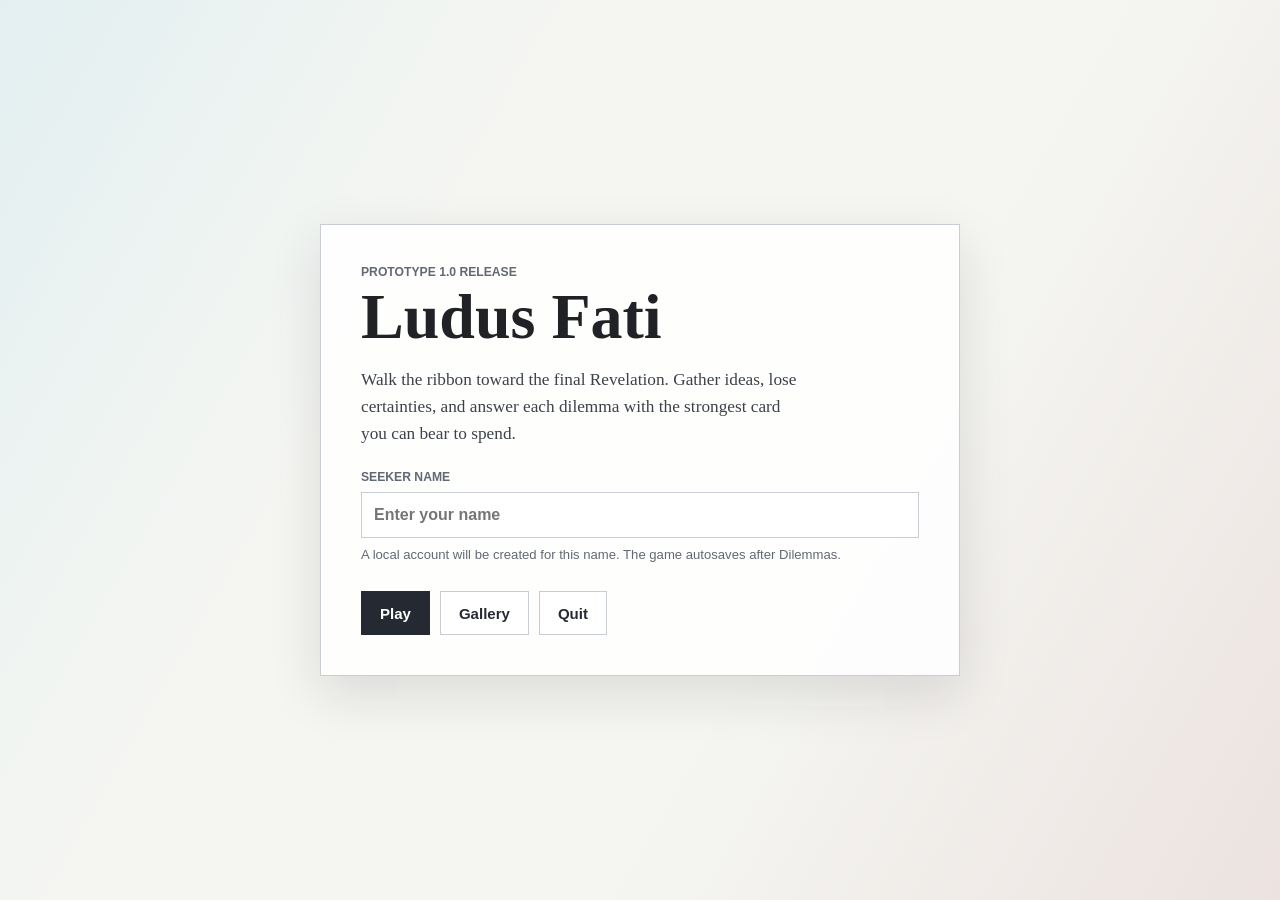
==== commit b611dfc1: "Add illustrated card gallery" ====
--- a/prototype-v1.0/index.html
+++ b/prototype-v1.0/index.html
@@ -22,6 +22,7 @@
         </form>
         <div class="menu-actions">
           <button id="play-button" class="primary-action" type="button">Play</button>
+          <a class="secondary-action gallery-link" href="gallery/">Gallery</a>
           <button id="quit-button" class="secondary-action" type="button">Quit</button>
         </div>
       </section>
@@ -172,6 +173,51 @@
       </section>
     </main>
 
+    <div id="tutorial-overlay" class="tutorial-overlay hidden" role="dialog" aria-modal="true" aria-labelledby="tutorial-title" aria-describedby="tutorial-rules">
+      <svg id="tutorial-lines" class="tutorial-lines" aria-hidden="true"></svg>
+      <div id="tutorial-highlights" aria-hidden="true"></div>
+
+      <section class="tutorial-rules-card">
+        <p class="eyebrow">Before the first step</p>
+        <h2 id="tutorial-title">How to walk the Ribbon</h2>
+        <p id="tutorial-rules">
+          Take steps to reveal encounters and gather cards. At each Dilemma, play a card
+          strong enough to meet its threshold. Reach the final Revelation with a leading
+          suit above 34 and its Ace to complete the journey.
+        </p>
+        <span>Click anywhere to begin</span>
+      </section>
+
+      <aside class="tutorial-callout tutorial-callout-ribbon" data-target=".lf-ribbon-panel">
+        <strong>The Ribbon</strong>
+        <span>Your position, revealed cells, and coming Dilemmas.</span>
+      </aside>
+      <aside class="tutorial-callout tutorial-callout-status" data-target=".lf-step-status">
+        <strong>Journey status</strong>
+        <span>Your current branch and distance to the Revelation.</span>
+      </aside>
+      <aside class="tutorial-callout tutorial-callout-scores" data-target=".lf-score-strip">
+        <strong>Suit scores</strong>
+        <span>The combined strength of the cards you hold.</span>
+      </aside>
+      <aside class="tutorial-callout tutorial-callout-codex" data-target="#codex-button">
+        <strong>Codex &amp; options</strong>
+        <span>Review rules, discoveries, scores, and game options.</span>
+      </aside>
+      <aside class="tutorial-callout tutorial-callout-step" data-target="#step-button">
+        <strong>Take the next step</strong>
+        <span>Advance along the Ribbon and reveal what waits ahead.</span>
+      </aside>
+      <aside class="tutorial-callout tutorial-callout-hand" data-target=".lf-hand-carousel">
+        <strong>Your hand</strong>
+        <span>Inspect and sort cards; play them when a choice demands it.</span>
+      </aside>
+      <aside class="tutorial-callout tutorial-callout-synthesis" data-target="#synthesis-toggle">
+        <strong>Synthesis</strong>
+        <span>Merge matching cards into a stronger certainty.</span>
+      </aside>
+    </div>
+
     <div id="modal" class="modal hidden" role="dialog" aria-modal="true" aria-labelledby="modal-title">
       <div id="modal-panel" class="modal-panel">
         <figure id="modal-art" class="modal-art" aria-label="Cell image">
--- a/prototype-v1.0/styles.css
+++ b/prototype-v1.0/styles.css
@@ -36,8 +36,134 @@
   font: inherit;
 }
 
+.gallery-link {
+  display: inline-grid;
+  place-items: center;
+  text-decoration: none;
+}
+
 .hidden {
   display: none !important;
+}
+
+/* First-run guide */
+.tutorial-overlay {
+  position: fixed;
+  z-index: 100;
+  inset: 0;
+  overflow: hidden;
+  color: #f4e7c7;
+  background: rgba(2, 3, 5, 0.72);
+  backdrop-filter: blur(2px);
+  cursor: pointer;
+  animation: tutorialFadeIn 280ms ease-out both;
+}
+
+.tutorial-lines {
+  position: absolute;
+  z-index: 2;
+  inset: 0;
+  width: 100%;
+  height: 100%;
+  pointer-events: none;
+}
+
+.tutorial-lines line {
+  stroke: rgba(244, 220, 163, 0.88);
+  stroke-width: 1.5;
+  stroke-dasharray: 5 5;
+  vector-effect: non-scaling-stroke;
+}
+
+.tutorial-highlight {
+  position: absolute;
+  z-index: 1;
+  border: 1px solid rgba(255, 230, 170, 0.9);
+  box-shadow: 0 0 0 9999px rgba(0, 0, 0, 0.08), 0 0 25px rgba(244, 220, 163, 0.38);
+  pointer-events: none;
+}
+
+.tutorial-rules-card,
+.tutorial-callout {
+  position: absolute;
+  z-index: 3;
+  border: 1px solid rgba(214, 192, 139, 0.66);
+  box-shadow: inset 0 0 0 4px rgba(214, 192, 139, 0.035), 0 16px 50px rgba(0, 0, 0, 0.55);
+}
+
+.tutorial-rules-card {
+  top: 14%;
+  left: 50%;
+  width: min(520px, 42vw);
+  padding: clamp(20px, 2vw, 30px);
+  transform: translateX(-50%);
+  background: rgba(10, 11, 14, 0.94);
+  text-align: center;
+}
+
+.tutorial-rules-card h2 {
+  margin: 4px 0 12px;
+  color: #f6e8c8;
+  font-family: var(--display-font);
+  font-size: clamp(1.35rem, 2.2vw, 2.35rem);
+  font-weight: 500;
+  text-transform: uppercase;
+}
+
+.tutorial-rules-card p:not(.eyebrow) {
+  margin: 0;
+  color: #d9c9a5;
+  font-size: clamp(0.88rem, 1vw, 1.05rem);
+  line-height: 1.5;
+}
+
+.tutorial-rules-card > span {
+  display: inline-block;
+  margin-top: 16px;
+  color: #d6c08b;
+  font-family: var(--inscription-font);
+  font-size: 0.68rem;
+  letter-spacing: 0.08em;
+  text-transform: uppercase;
+}
+
+.tutorial-callout {
+  width: min(220px, 18vw);
+  padding: 10px 12px;
+  background: rgba(12, 13, 16, 0.94);
+}
+
+.tutorial-callout strong,
+.tutorial-callout span { display: block; }
+.tutorial-callout strong { color: #f0ddb0; font-family: var(--display-font); font-size: 0.82rem; text-transform: uppercase; }
+.tutorial-callout span { margin-top: 3px; color: #cdbf9e; font-size: 0.76rem; line-height: 1.25; }
+.tutorial-callout-ribbon { top: 31%; left: 2%; }
+.tutorial-callout-status { top: 10%; left: 23%; }
+.tutorial-callout-scores { top: 10%; right: 27%; }
+.tutorial-callout-codex { top: 10%; right: 2%; }
+.tutorial-callout-step { top: 58%; left: 50%; transform: translateX(-50%); }
+.tutorial-callout-hand { right: 30%; bottom: 2%; }
+.tutorial-callout-synthesis { top: 42%; right: 2%; }
+
+body.tutorial-open { overflow: hidden; }
+
+@keyframes tutorialFadeIn { from { opacity: 0; } }
+
+@media (max-width: 900px) {
+  .tutorial-overlay { overflow-y: auto; padding: 18px; }
+  .tutorial-lines, .tutorial-highlight { display: none; }
+  .tutorial-rules-card, .tutorial-callout {
+    position: relative;
+    inset: auto;
+    width: min(560px, 100%);
+    margin: 0 auto 10px;
+    transform: none;
+  }
+  .tutorial-rules-card { margin-bottom: 16px; }
+}
+
+@media (prefers-reduced-motion: reduce) {
+  .tutorial-overlay { animation: none; }
 }
 
 .screen {
@@ -5259,11 +5385,28 @@
   border-color: rgba(214, 192, 139, 0.32);
 }
 
+/* The base Abyss choice style belongs to the light UI. Cell encounters use the
+   dark modal palette, so keep its background and foreground in the same theme. */
+.modal-panel .choice-card.suit-abysses {
+  color: #efe1bf;
+  background:
+    linear-gradient(180deg, rgba(255, 255, 255, 0.025), rgba(0, 0, 0, 0.16)),
+    #090a0d;
+  border-color: rgba(198, 182, 255, 0.34);
+}
+
 .choice-card:hover,
 .choice-card:focus-visible {
   color: #fff1cf;
   background: #17181b;
   border-color: rgba(255, 232, 178, 0.72);
+}
+
+.modal-panel .choice-card.suit-abysses:hover,
+.modal-panel .choice-card.suit-abysses:focus-visible {
+  color: #fff1cf;
+  background: #13141a;
+  border-color: rgba(198, 182, 255, 0.72);
 }
 
 .choice-card-art {
@@ -5460,7 +5603,9 @@
   place-items: center;
   justify-self: center !important;
   align-self: center !important;
-  width: min(760px, 72vw);
+  width: clamp(500px, 52vw, 960px);
+  max-width: calc(100vw - 48px);
+  container-type: inline-size;
   margin: 0;
   pointer-events: auto;
 }
@@ -5491,6 +5636,8 @@
 }
 
 .lf-game-screen .lf-stage .threshold-action {
+  --threshold-tip: clamp(38px, 7.5cqi, 64px);
+  --threshold-inset: clamp(24px, 4.5cqi, 43px);
   position: relative;
   isolation: isolate;
   display: grid;
@@ -5498,9 +5645,10 @@
   justify-items: center;
   align-content: center;
   gap: 7px;
-  min-width: clamp(500px, 43vw, 800px);
-  min-height: clamp(128px, 14vh, 168px);
-  padding: 18px clamp(72px, 7vw, 124px) 20px;
+  width: 100%;
+  min-width: 0;
+  min-height: clamp(112px, 18cqi, 168px);
+  padding: clamp(14px, 2.4cqi, 20px) clamp(52px, 11cqi, 112px);
   overflow: visible;
   color: #f4dfb4;
   background:
@@ -5510,7 +5658,7 @@
     repeating-linear-gradient(90deg, rgba(255, 247, 218, 0.045) 0 1px, transparent 1px 34px),
     #101114;
   border: 1px solid rgba(230, 205, 142, 0.9);
-  clip-path: polygon(58px 0, calc(100% - 58px) 0, 100% 50%, calc(100% - 58px) 100%, 58px 100%, 0 50%);
+  clip-path: polygon(var(--threshold-tip) 0, calc(100% - var(--threshold-tip)) 0, 100% 50%, calc(100% - var(--threshold-tip)) 100%, var(--threshold-tip) 100%, 0 50%);
   box-shadow:
     inset 0 0 0 1px rgba(255, 247, 218, 0.13),
     inset 0 0 0 7px rgba(214, 192, 139, 0.035),
@@ -5519,7 +5667,7 @@
     0 0 48px rgba(214, 192, 139, 0.24),
     0 30px 76px rgba(0, 0, 0, 0.66);
   font-family: "Book Antiqua", "Palatino Linotype", "Cormorant Garamond", "Cinzel", Georgia, serif;
-  font-size: clamp(1.85rem, 2.55vw, 3.2rem);
+  font-size: clamp(1.72rem, 5.35cqi, 3.2rem);
   font-style: normal;
   font-variant: small-caps;
   font-weight: 600;
@@ -5541,7 +5689,7 @@
 }
 
 .lf-game-screen .lf-stage .threshold-action::before {
-  inset: 12px 34px;
+  inset: clamp(9px, 1.55cqi, 13px) var(--threshold-inset);
   border-top: 1px solid rgba(255, 237, 185, 0.42);
   border-bottom: 1px solid rgba(255, 237, 185, 0.28);
   background:
@@ -5578,7 +5726,10 @@
 .lf-game-screen .lf-stage .threshold-label {
   position: relative;
   z-index: 1;
-  display: block;
+  display: flex;
+  align-items: center;
+  gap: clamp(8px, 2cqi, 18px);
+  width: 100%;
   color: #f7e7c0;
   font-size: 1em;
   transform: translateY(0);
@@ -5587,10 +5738,11 @@
 .lf-game-screen .lf-stage .threshold-label::before,
 .lf-game-screen .lf-stage .threshold-label::after {
   content: "";
-  display: inline-block;
-  width: clamp(22px, 2.7vw, 44px);
+  display: block;
+  flex: 1 1 0;
+  width: auto;
   height: 1px;
-  margin: 0 16px 0.28em;
+  margin: 0;
   background: linear-gradient(90deg, transparent, rgba(255, 235, 182, 0.62), transparent);
 }
 
@@ -5631,10 +5783,12 @@
   .lf-game-screen .lf-stage .stage-copy .step-row,
   .lf-game-screen .lf-stage .stage-copy.has-event-art .step-row {
     width: min(520px, 84vw);
+    max-width: calc(100vw - 24px);
   }
 
   .lf-game-screen .lf-stage .threshold-action {
-    min-width: min(460px, 84vw);
+    --threshold-tip: clamp(28px, 8cqi, 38px);
+    min-width: 0;
     min-height: 104px;
     padding: 14px 42px 16px;
     font-size: clamp(1.42rem, 6.6vw, 2.15rem);
@@ -5643,7 +5797,7 @@
 
   .lf-game-screen .lf-stage .threshold-label::before,
   .lf-game-screen .lf-stage .threshold-label::after {
-    width: 18px;
-    margin-inline: 8px;
-  }
-}
+    width: auto;
+    margin-inline: 0;
+  }
+}
